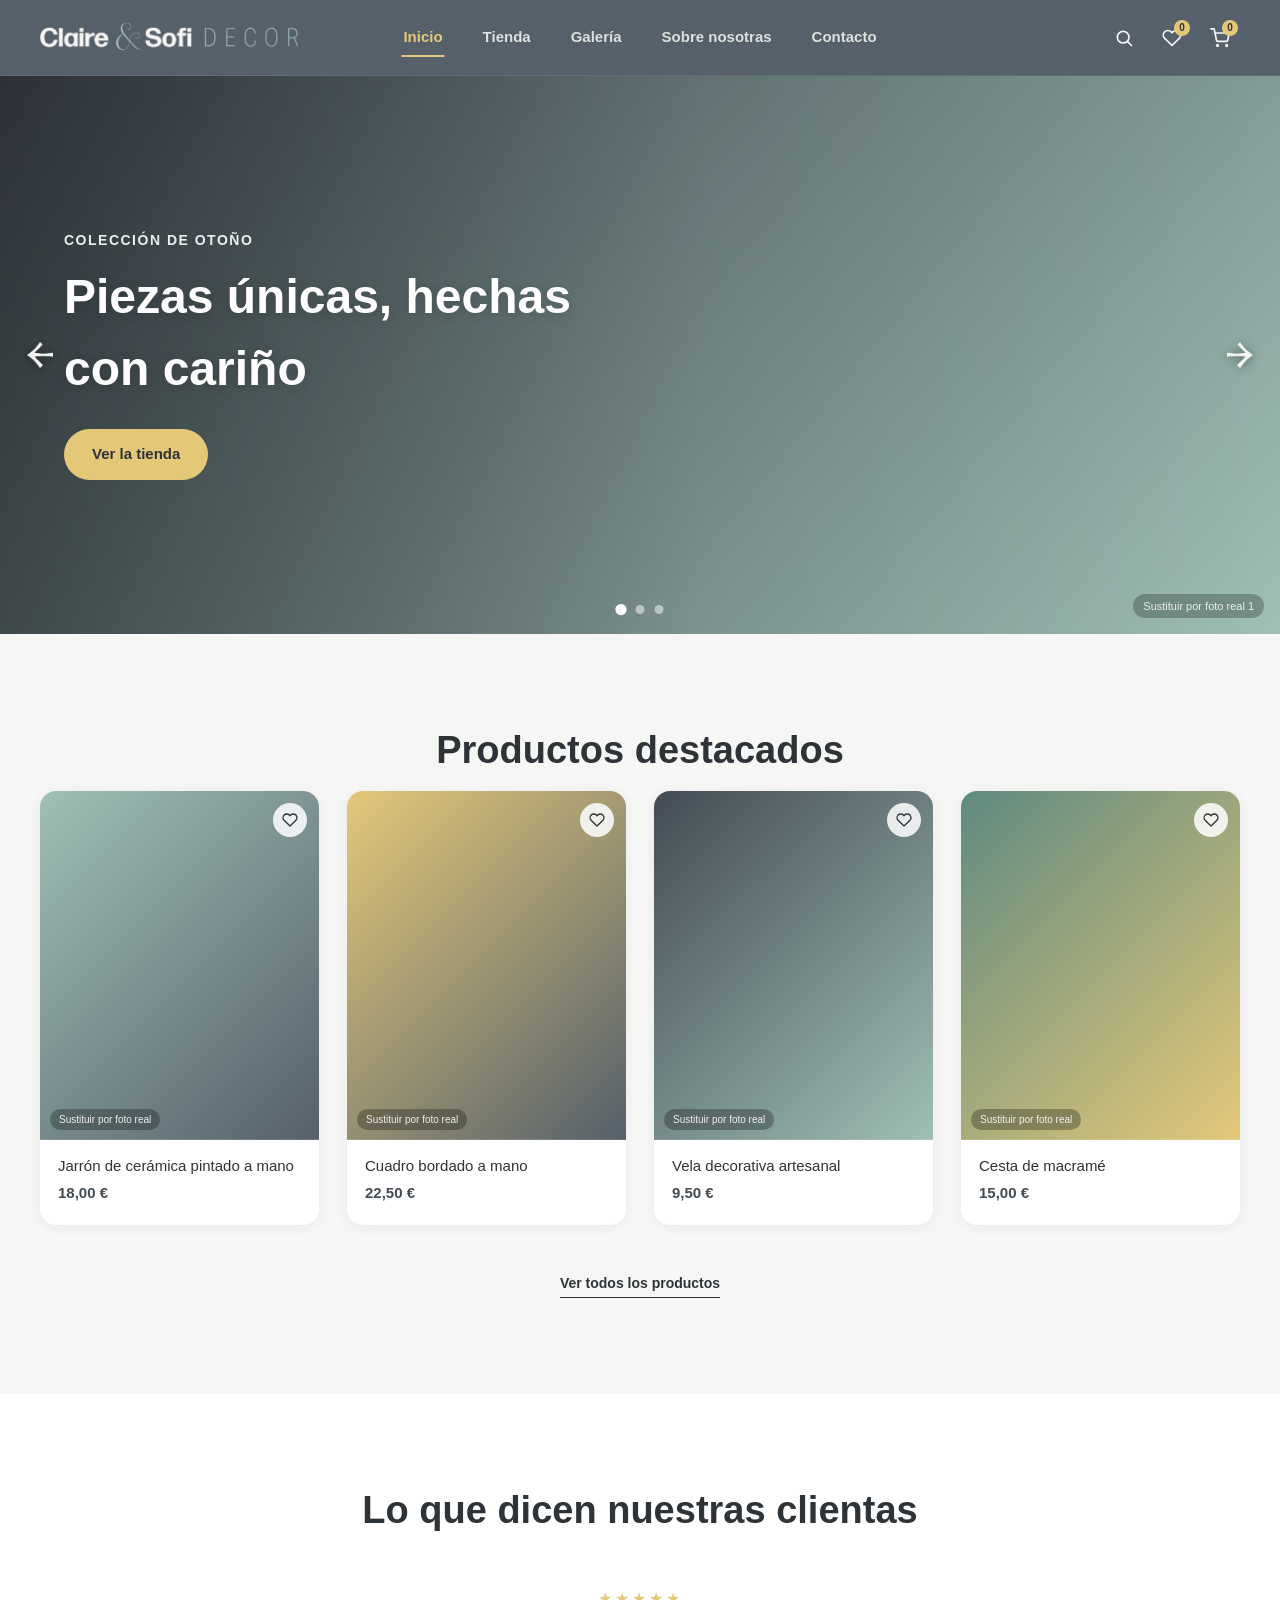
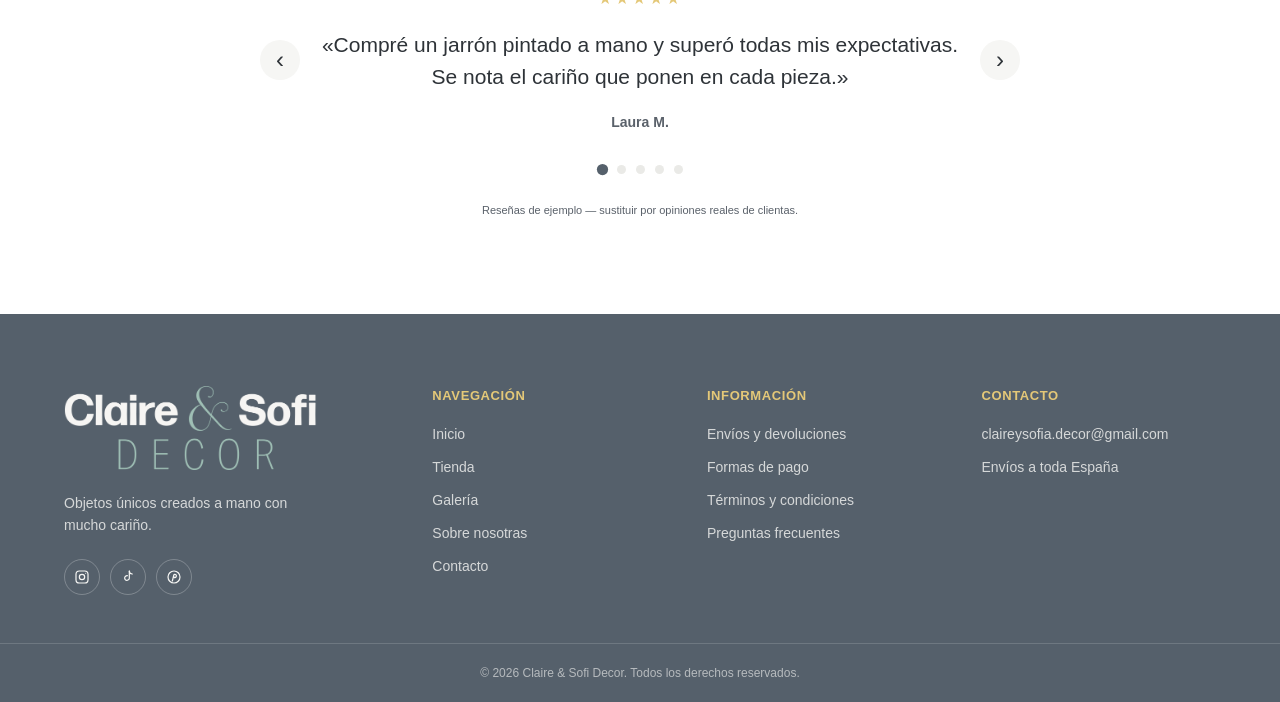
==== index.html @ eb2c7fcc "all-upload" ====
<!DOCTYPE html>
<html lang="es">
<head>
  <meta charset="UTF-8">
  <meta name="viewport" content="width=device-width, initial-scale=1.0">
  <title>Claire & Sofi Decor | Manualidades artesanales</title>
  <link rel="icon" href="assets/img/favicon_io/favicon.ico" sizes="any">
  <link rel="icon" type="image/png" sizes="32x32" href="assets/img/favicon_io/favicon-32x32.png">
  <link rel="icon" type="image/png" sizes="16x16" href="assets/img/favicon_io/favicon-16x16.png">
  <link rel="apple-touch-icon" sizes="180x180" href="assets/img/favicon_io/apple-touch-icon.png">
  <link rel="manifest" href="assets/img/favicon_io/site.webmanifest">
  <link rel="stylesheet" href="css/style.css">
</head>
<body>

  <!-- ===== NAV BAR ===== -->
  <header class="navbar">
    <div class="navbar__inner">

      <!-- Logo (izquierda) -->
      <a href="#" class="navbar__logo">
        <img src="assets/img/Logo_Semicondensed_Claro1.png" alt="Claire & Sofi Decor" class="navbar__logo-img">
      </a>

      <!-- Botón hamburguesa (solo móvil) -->
      <button class="navbar__toggle" id="navToggle" aria-label="Abrir menú" aria-expanded="false">
        <span></span>
        <span></span>
        <span></span>
      </button>

      <!-- Navegación (centro) -->
      <nav class="navbar__nav" id="navMenu">
        <a href="#inicio" class="navbar__link is-active">Inicio</a>

        <!-- "Tienda" abre un desplegable con categorías al pasar el ratón -->
        <div class="navbar__item navbar__item--dropdown" id="tiendaNavItem">
          <a href="tienda.html" class="navbar__link">Tienda</a>
          <div class="tienda-dropdown" id="tiendaDropdown">
            <div class="tienda-dropdown__inner">
              <a href="tienda.html" class="tienda-dropdown__item">
                <span class="tienda-dropdown__circle tienda-dropdown__circle--todo"></span>
                <span class="tienda-dropdown__label">Ver todo</span>
              </a>
              <a href="tienda.html?cat=servir" class="tienda-dropdown__item">
                <span class="tienda-dropdown__circle tienda-dropdown__circle--servir"></span>
                <span class="tienda-dropdown__label">Para servir</span>
              </a>
              <a href="tienda.html?cat=decorar" class="tienda-dropdown__item">
                <span class="tienda-dropdown__circle tienda-dropdown__circle--decorar"></span>
                <span class="tienda-dropdown__label">Para decorar</span>
              </a>
              <a href="tienda.html?cat=bolsas" class="tienda-dropdown__item">
                <span class="tienda-dropdown__circle tienda-dropdown__circle--bolsas"></span>
                <span class="tienda-dropdown__label">Bolsas</span>
              </a>
              <a href="tienda.html?cat=personalizado" class="tienda-dropdown__item">
                <span class="tienda-dropdown__circle tienda-dropdown__circle--personalizado"></span>
                <span class="tienda-dropdown__label">Personalizado</span>
              </a>
            </div>
          </div>
        </div>

        <a href="galeria.html" class="navbar__link">Galería</a>
        <a href="sobre-nosotras.html" class="navbar__link">Sobre nosotras</a>
        <a href="contacto.html" class="navbar__link">Contacto</a>
      </nav>

      <!-- Iconos (derecha) -->
      <div class="navbar__icons">
        <div class="navbar__search" id="navSearch">
          <input type="text" class="navbar__search-input" id="searchInput" placeholder="Buscar productos…" autocomplete="off">
          <button class="navbar__icon-btn navbar__search-btn" aria-label="Buscar" title="Buscar" id="searchToggle">
            <svg viewBox="0 0 24 24" fill="none" stroke="currentColor" stroke-width="2" stroke-linecap="round" stroke-linejoin="round"><circle cx="11" cy="11" r="7"></circle><line x1="21" y1="21" x2="16.65" y2="16.65"></line></svg>
          </button>
        </div>
        <a href="favoritos.html" class="navbar__icon-btn" aria-label="Favoritos" title="Favoritos">
          <svg viewBox="0 0 24 24" fill="none" stroke="currentColor" stroke-width="2" stroke-linecap="round" stroke-linejoin="round"><path d="M20.8 4.6a5.5 5.5 0 0 0-7.8 0L12 5.6l-1-1a5.5 5.5 0 0 0-7.8 7.8l1 1L12 21l7.8-7.6 1-1a5.5 5.5 0 0 0 0-7.8z"></path></svg>
          <span class="navbar__icon-badge" id="favoritesBadge">0</span>
        </a>
        <button class="navbar__icon-btn" aria-label="Carrito" title="Carrito">
          <svg viewBox="0 0 24 24" fill="none" stroke="currentColor" stroke-width="2" stroke-linecap="round" stroke-linejoin="round"><circle cx="9" cy="21" r="1"></circle><circle cx="20" cy="21" r="1"></circle><path d="M1 1h4l2.7 13.4a2 2 0 0 0 2 1.6h9.7a2 2 0 0 0 2-1.6L23 6H6"></path></svg>
          <span class="navbar__icon-badge">0</span>
        </button>
      </div>

    </div>
  </header>

  <!-- Fondo oscurecido mientras el desplegable de "Tienda" está abierto -->
  <div class="tienda-overlay" id="tiendaOverlay"></div>

  <!-- ===== CARRUSEL ===== -->
  <section class="carousel" id="inicio" aria-label="Destacados">
    <div class="carousel__track">

      <div class="carousel__slide is-active" style="background-image: linear-gradient(135deg, #434B54, #9FBFB5);">
        <div class="carousel__content">
          <p class="carousel__eyebrow">Colección de otoño</p>
          <h2 class="carousel__title">Piezas únicas, hechas con cariño</h2>
          <a href="tienda.html" class="carousel__cta">Ver la tienda</a>
        </div>
        <span class="carousel__placeholder-tag">Sustituir por foto real 1</span>
      </div>

      <div class="carousel__slide" style="background-image: linear-gradient(135deg, #55606B, #E4C878);">
        <div class="carousel__content">
          <p class="carousel__eyebrow">Nuevo</p>
          <h2 class="carousel__title">Cada detalle, hecho a mano</h2>
          <a href="tienda.html" class="carousel__cta">Descubrir más</a>
        </div>
        <span class="carousel__placeholder-tag">Sustituir por foto real 2</span>
      </div>

      <div class="carousel__slide" style="background-image: linear-gradient(135deg, #5F8A80, #2E3338);">
        <div class="carousel__content">
          <p class="carousel__eyebrow">Personalizados</p>
          <h2 class="carousel__title">Regalos con tu toque especial</h2>
          <a href="#contacto" class="carousel__cta">Pide el tuyo</a>
        </div>
        <span class="carousel__placeholder-tag">Sustituir por foto real 3</span>
      </div>

    </div>

    <!-- Flechas -->
    <button class="carousel__arrow carousel__arrow--prev" id="carouselPrev" aria-label="Anterior">
      <img src="assets/icons/icon_flecha_white_izda1.png" alt="" class="carousel__arrow-icon">
    </button>
    <button class="carousel__arrow carousel__arrow--next" id="carouselNext" aria-label="Siguiente">
      <img src="assets/icons/icon_flecha_white_dcha1.png" alt="" class="carousel__arrow-icon">
    </button>

    <!-- Puntos -->
    <div class="carousel__dots" id="carouselDots">
      <button class="carousel__dot is-active" data-slide="0" aria-label="Ir a la diapositiva 1"></button>
      <button class="carousel__dot" data-slide="1" aria-label="Ir a la diapositiva 2"></button>
      <button class="carousel__dot" data-slide="2" aria-label="Ir a la diapositiva 3"></button>
    </div>
  </section>

  <main>

    <!-- ===== PRODUCTOS DESTACADOS ===== -->
    <section class="featured" id="productos-destacados">
      <div class="featured__inner">
        <h2 class="featured__title">Productos destacados</h2>

        <div class="featured__grid">

          <article class="product-card" data-id="jarron-ceramica" data-name="Jarrón de cerámica pintado a mano" data-price="18,00 €" data-image="linear-gradient(135deg, #9FBFB5, #55606B)">
            <div class="product-card__image" style="background-image: linear-gradient(135deg, #9FBFB5, #55606B);">
              <button class="product-card__fav" aria-label="Añadir a favoritos">
                <svg viewBox="0 0 24 24" fill="none" stroke="currentColor" stroke-width="2" stroke-linecap="round" stroke-linejoin="round"><path d="M20.8 4.6a5.5 5.5 0 0 0-7.8 0L12 5.6l-1-1a5.5 5.5 0 0 0-7.8 7.8l1 1L12 21l7.8-7.6 1-1a5.5 5.5 0 0 0 0-7.8z"></path></svg>
              </button>
              <span class="product-card__tag">Sustituir por foto real</span>
            </div>
            <div class="product-card__body">
              <h3 class="product-card__name">Jarrón de cerámica pintado a mano</h3>
              <p class="product-card__price">18,00&nbsp;€</p>
            </div>
          </article>

          <article class="product-card" data-id="cuadro-bordado" data-name="Cuadro bordado a mano" data-price="22,50 €" data-image="linear-gradient(135deg, #E4C878, #55606B)">
            <div class="product-card__image" style="background-image: linear-gradient(135deg, #E4C878, #55606B);">
              <button class="product-card__fav" aria-label="Añadir a favoritos">
                <svg viewBox="0 0 24 24" fill="none" stroke="currentColor" stroke-width="2" stroke-linecap="round" stroke-linejoin="round"><path d="M20.8 4.6a5.5 5.5 0 0 0-7.8 0L12 5.6l-1-1a5.5 5.5 0 0 0-7.8 7.8l1 1L12 21l7.8-7.6 1-1a5.5 5.5 0 0 0 0-7.8z"></path></svg>
              </button>
              <span class="product-card__tag">Sustituir por foto real</span>
            </div>
            <div class="product-card__body">
              <h3 class="product-card__name">Cuadro bordado a mano</h3>
              <p class="product-card__price">22,50&nbsp;€</p>
            </div>
          </article>

          <article class="product-card" data-id="vela-decorativa" data-name="Vela decorativa artesanal" data-price="9,50 €" data-image="linear-gradient(135deg, #434B54, #9FBFB5)">
            <div class="product-card__image" style="background-image: linear-gradient(135deg, #434B54, #9FBFB5);">
              <button class="product-card__fav" aria-label="Añadir a favoritos">
                <svg viewBox="0 0 24 24" fill="none" stroke="currentColor" stroke-width="2" stroke-linecap="round" stroke-linejoin="round"><path d="M20.8 4.6a5.5 5.5 0 0 0-7.8 0L12 5.6l-1-1a5.5 5.5 0 0 0-7.8 7.8l1 1L12 21l7.8-7.6 1-1a5.5 5.5 0 0 0 0-7.8z"></path></svg>
              </button>
              <span class="product-card__tag">Sustituir por foto real</span>
            </div>
            <div class="product-card__body">
              <h3 class="product-card__name">Vela decorativa artesanal</h3>
              <p class="product-card__price">9,50&nbsp;€</p>
            </div>
          </article>

          <article class="product-card" data-id="cesta-macrame" data-name="Cesta de macramé" data-price="15,00 €" data-image="linear-gradient(135deg, #5F8A80, #E4C878)">
            <div class="product-card__image" style="background-image: linear-gradient(135deg, #5F8A80, #E4C878);">
              <button class="product-card__fav" aria-label="Añadir a favoritos">
                <svg viewBox="0 0 24 24" fill="none" stroke="currentColor" stroke-width="2" stroke-linecap="round" stroke-linejoin="round"><path d="M20.8 4.6a5.5 5.5 0 0 0-7.8 0L12 5.6l-1-1a5.5 5.5 0 0 0-7.8 7.8l1 1L12 21l7.8-7.6 1-1a5.5 5.5 0 0 0 0-7.8z"></path></svg>
              </button>
              <span class="product-card__tag">Sustituir por foto real</span>
            </div>
            <div class="product-card__body">
              <h3 class="product-card__name">Cesta de macramé</h3>
              <p class="product-card__price">15,00&nbsp;€</p>
            </div>
          </article>

        </div>

        <a href="tienda.html" class="featured__more">Ver todos los productos</a>
      </div>
    </section>

    <!-- ===== RESEÑAS DE CLIENTES ===== -->
    <section class="testimonials" aria-label="Reseñas de clientes">
      <div class="testimonials__inner">
        <h2 class="testimonials__title">Lo que dicen nuestras clientas</h2>

        <div class="testimonials__viewport">
          <div class="testimonials__track">

            <blockquote class="testimonial is-active">
              <div class="testimonial__stars" aria-hidden="true">★★★★★</div>
              <p class="testimonial__text">«Compré un jarrón pintado a mano y superó todas mis expectativas. Se nota el cariño que ponen en cada pieza.»</p>
              <footer class="testimonial__author">Laura M.</footer>
            </blockquote>

            <blockquote class="testimonial">
              <div class="testimonial__stars" aria-hidden="true">★★★★★</div>
              <p class="testimonial__text">«El cuadro bordado es precioso, quedó perfecto en mi salón. ¡Seguro que repito!»</p>
              <footer class="testimonial__author">Marta G.</footer>
            </blockquote>

            <blockquote class="testimonial">
              <div class="testimonial__stars" aria-hidden="true">★★★★★</div>
              <p class="testimonial__text">«Encargué un regalo personalizado para mi madre y le encantó. Un trato cercano y muy atentas en todo momento.»</p>
              <footer class="testimonial__author">Carlos R.</footer>
            </blockquote>

            <blockquote class="testimonial">
              <div class="testimonial__stars" aria-hidden="true">★★★★★</div>
              <p class="testimonial__text">«Calidad artesanal a un precio increíble. Se nota que cada producto está hecho con mimo.»</p>
              <footer class="testimonial__author">Ana P.</footer>
            </blockquote>

            <blockquote class="testimonial">
              <div class="testimonial__stars" aria-hidden="true">★★★★☆</div>
              <p class="testimonial__text">«Llegó muy rápido y tal cual salía en las fotos. ¡Volveré a comprar seguro!»</p>
              <footer class="testimonial__author">Elena S.</footer>
            </blockquote>

          </div>

          <!-- Flechas -->
          <button class="testimonials__arrow testimonials__arrow--prev" id="testimonialPrev" aria-label="Reseña anterior">‹</button>
          <button class="testimonials__arrow testimonials__arrow--next" id="testimonialNext" aria-label="Reseña siguiente">›</button>
        </div>

        <!-- Puntos -->
        <div class="testimonials__dots" id="testimonialDots">
          <button class="testimonials__dot is-active" data-slide="0" aria-label="Ir a la reseña 1"></button>
          <button class="testimonials__dot" data-slide="1" aria-label="Ir a la reseña 2"></button>
          <button class="testimonials__dot" data-slide="2" aria-label="Ir a la reseña 3"></button>
          <button class="testimonials__dot" data-slide="3" aria-label="Ir a la reseña 4"></button>
          <button class="testimonials__dot" data-slide="4" aria-label="Ir a la reseña 5"></button>
        </div>

        <p class="testimonials__note">Reseñas de ejemplo — sustituir por opiniones reales de clientas.</p>
      </div>
    </section>

    <!-- Aquí seguiremos añadiendo: sobre nosotras, galería, contacto... -->
  </main>

  <!-- ===== PIE DE PÁGINA ===== -->
  <footer class="footer">
    <div class="footer__inner">

      <div class="footer__col footer__col--brand">
        <img src="assets/img/Logo_Claro1.png" alt="Claire & Sofi Decor" class="footer__logo">
        <p class="footer__tagline">Objetos únicos creados a mano con mucho cariño.</p>
        <div class="footer__social">
          <a href="#" class="footer__social-link" aria-label="Instagram">
            <svg viewBox="0 0 24 24" fill="none" stroke="currentColor" stroke-width="1.8" stroke-linecap="round" stroke-linejoin="round"><rect x="3" y="3" width="18" height="18" rx="5"></rect><circle cx="12" cy="12" r="4"></circle><circle cx="17.5" cy="6.5" r="0.8" fill="currentColor" stroke="none"></circle></svg>
          </a>
          <a href="#" class="footer__social-link" aria-label="TikTok">
            <svg viewBox="0 0 24 24" fill="none" stroke="currentColor" stroke-width="1.8" stroke-linecap="round" stroke-linejoin="round"><path d="M14 3v10.5a3.5 3.5 0 1 1-3-3.46"></path><path d="M14 3c0 2.5 2 4.5 4.5 4.5"></path></svg>
          </a>
          <a href="#" class="footer__social-link" aria-label="Pinterest">
            <svg viewBox="0 0 24 24" fill="none" stroke="currentColor" stroke-width="1.8" stroke-linecap="round" stroke-linejoin="round"><circle cx="12" cy="12" r="9"></circle><path d="M9.5 18c1-3.5 1.5-6 2-8.5.4-2 3.5-2 4 .2.3 1.4-.5 3.3-2.2 3.3-1 0-1.6-.7-1.4-1.7"></path></svg>
          </a>
        </div>
      </div>

      <div class="footer__col">
        <h3 class="footer__heading">Navegación</h3>
        <nav class="footer__links">
          <a href="#inicio">Inicio</a>
          <a href="tienda.html">Tienda</a>
          <a href="galeria.html">Galería</a>
          <a href="sobre-nosotras.html">Sobre nosotras</a>
          <a href="contacto.html">Contacto</a>
        </nav>
      </div>

      <div class="footer__col">
        <h3 class="footer__heading">Información</h3>
        <nav class="footer__links">
          <a href="#">Envíos y devoluciones</a>
          <a href="#">Formas de pago</a>
          <a href="#">Términos y condiciones</a>
          <a href="contacto.html#preguntas-frecuentes">Preguntas frecuentes</a>
        </nav>
      </div>

      <div class="footer__col">
        <h3 class="footer__heading">Contacto</h3>
        <nav class="footer__links">
          <a href="mailto:claireysofia.decor@gmail.com">claireysofia.decor@gmail.com</a>
          <span class="footer__info">Envíos a toda España</span>
        </nav>
      </div>

    </div>

    <div class="footer__bottom">
      <p>© 2026 Claire & Sofi Decor. Todos los derechos reservados.</p>
    </div>
  </footer>

  <script src="js/script.js"></script>
</body>
</html>
---- css/style.css ----
/* =========================================================
   Claire & Sofi Decor — hoja de estilos base
   Paleta: C · Minimal elegante (gris + amarillo + verde agua)
   ========================================================= */

:root {
  /* Paleta de color (fácil de cambiar más adelante) */
  --color-bg:        #F6F6F4; /* gris muy claro, fondo */
  --color-surface:   #FFFFFF; /* blanco tarjetas / nav */
  --color-text:      #2E3338; /* gris casi negro, texto */
  --color-text-soft: #5A616A; /* gris oscuro, texto secundario (antes #8A9099, muy claro para leer bien) */

  --color-primary:   #55606B; /* gris pizarra (color principal) */
  --color-primary-dark: #434B54;
  --color-secondary: #9FBFB5; /* verde agua (acento 2) */
  --color-accent:    #E4C878; /* amarillo suave (acento 1) */

  --color-border:    #EAEAE7;

  /* Tipografía */
  /* Aktiv Grotesk Cd Thin es una fuente de pago (Dalton Maag), no está en Google Fonts.
     Si tenéis los archivos (.woff2), añadidlos en assets/fonts/ y avisadme para
     activar el @font-face de abajo. Mientras tanto se usa un fallback del sistema. */
  --font-heading: 'Aktiv Grotesk Cd Thin', 'Oswald', 'Arial Narrow', sans-serif;
  /* El texto de cuerpo (párrafos) usaba la misma fuente que los títulos —
     "Cd" es condensada y "Thin" muy fina, y con el fallback (Oswald/Arial
     Narrow, también condensados) el texto largo se leía demasiado
     delgado y apretado. Ahora usa un fallback de ancho normal (el mismo
     tipo de pila que --font-nav) mientras no haya un archivo de la
     tipografía real pensado para párrafos. */
  --font-body: 'Aktiv Grotesk', -apple-system, BlinkMacSystemFont, 'Segoe UI', Roboto, Helvetica, Arial, sans-serif;
  /* Variante para la nav bar: ni "Thin" (demasiado fina) ni "Cd"/condensada
     (demasiado compacta). Se prueba primero el ancho normal de Aktiv
     Grotesk en un peso medio, y si no está instalada, el fallback ya NO
     es una tipografía condensada (Oswald/Arial Narrow lo son) sino una
     de ancho normal. */
  --font-nav: 'Aktiv Grotesk Medium', 'Aktiv Grotesk', -apple-system, BlinkMacSystemFont, 'Segoe UI', Roboto, Helvetica, Arial, sans-serif;

  /* Layout */
  --nav-height: 76px;
  --max-width: 1200px;
}

/* Cuando tengáis los archivos de la fuente, descomentad esto y ajustad la ruta:
@font-face {
  font-family: 'Aktiv Grotesk Cd Thin';
  src: url('../assets/fonts/AktivGroteskCd-Thin.woff2') format('woff2');
  font-weight: 100;
  font-style: normal;
  font-display: swap;
}
*/

/* ---------- Reset básico ---------- */
* {
  margin: 0;
  padding: 0;
  box-sizing: border-box;
}

html {
  scroll-behavior: smooth;
  scroll-padding-top: var(--nav-height);
}

body {
  font-family: var(--font-body);
  background-color: var(--color-bg);
  color: var(--color-text);
  line-height: 1.5;
  -webkit-font-smoothing: antialiased;
}

a {
  text-decoration: none;
  color: inherit;
}

button {
  font-family: inherit;
  cursor: pointer;
  border: none;
  background: none;
}

img {
  max-width: 100%;
  display: block;
}

ul {
  list-style: none;
}

/* =========================================================
   NAV BAR
   ========================================================= */

.navbar {
  position: sticky;
  top: 0;
  z-index: 100;
  height: var(--nav-height);
  background-color: var(--color-primary); /* gris pizarra #55606B */
  border-bottom: 1px solid rgba(255,255,255,0.08);
  font-family: var(--font-nav); /* versión más gruesa que el Thin del resto de la página */
}

.navbar__inner {
  /* Sin max-width: si no, en pantallas anchas el contenido se queda centrado
     en una franja de 1200px y deja huecos enormes a los lados aunque el
     padding sea pequeño. Así el logo/iconos quedan cerca del borde real
     de la ventana, con solo el padding de abajo como margen. */
  height: 100%;
  padding: 0 40px;
  display: flex;
  align-items: center;
  justify-content: space-between;
  gap: 16px;
}

/* --- Logo --- */
.navbar__logo {
  display: flex;
  align-items: center;
  gap: 8px;
  flex-shrink: 0;
}

.navbar__logo-img {
  height: 30px;
  width: auto;
  display: block;
}

/* --- Navegación central --- */
.navbar__nav {
  display: flex;
  align-items: center;
  gap: 36px;
  position: absolute;
  left: 50%;
  transform: translateX(-50%);
}

.navbar__link {
  position: relative;
  font-size: 15px;
  font-weight: 600;
  color: var(--color-bg); /* nav de fondo oscuro: texto claro por defecto */
  opacity: 0.85;
  padding: 8px 2px;
  transition: color 0.2s ease, opacity 0.2s ease;
  white-space: nowrap;
}

.navbar__link::after {
  content: '';
  position: absolute;
  left: 0;
  right: 0;
  bottom: 0;
  height: 2px;
  background-color: var(--color-accent);
  transform: scaleX(0);
  transform-origin: center;
  transition: transform 0.2s ease;
}

.navbar__link:hover {
  color: #fff;
  opacity: 1;
}

.navbar__link:hover::after {
  transform: scaleX(1);
}

.navbar__link.is-active {
  color: var(--color-accent);
  opacity: 1;
}

.navbar__link.is-active::after {
  transform: scaleX(1);
}

/* --- Iconos derecha --- */
.navbar__icons {
  display: flex;
  align-items: center;
  gap: 8px;
  flex-shrink: 0;
}

.navbar__icon-btn {
  position: relative;
  display: flex;
  align-items: center;
  justify-content: center;
  width: 40px;
  height: 40px;
  border-radius: 50%;
  color: var(--color-bg); /* nav de fondo oscuro: iconos claros */
  transition: background-color 0.2s ease, color 0.2s ease;
}

.navbar__icon-btn svg {
  width: 20px;
  height: 20px;
}

.navbar__icon-btn:hover {
  background-color: var(--color-surface);
  color: var(--color-primary);
}

.navbar__icon-btn.is-active {
  background-color: var(--color-surface);
  color: var(--color-primary);
}

/* --- Búsqueda expandible --- */
.navbar__search {
  position: relative;
  display: flex;
  align-items: center;
}

.navbar__search-btn {
  position: relative;
  z-index: 2;
}

/* Mientras la barra está desplegada, el icono se apoya sobre un fondo
   blanco: tiene que verse oscuro (por defecto es claro, pensado para el
   fondo oscuro de la navbar) y además pasa a funcionar como botón de
   "buscar" que lleva a la página de resultados. */
.navbar__search.is-open .navbar__search-btn {
  color: var(--color-primary-dark);
}

.navbar__search.is-open .navbar__search-btn:hover {
  background-color: var(--color-surface);
  color: var(--color-primary-dark);
}

.navbar__search-input {
  position: absolute;
  top: 50%;
  right: 0;
  transform: translateY(-50%);
  width: 0;
  height: 40px;
  padding: 0;
  border: none;
  outline: none;
  border-radius: 999px;
  background-color: #fff;
  color: var(--color-text);
  font-family: inherit;
  font-size: 14px;
  opacity: 0;
  pointer-events: none;
  box-shadow: 0 8px 20px rgba(46, 51, 56, 0.18);
  transition: width 0.25s ease, opacity 0.2s ease, padding 0.25s ease;
}

.navbar__search-input::placeholder {
  color: var(--color-text-soft);
}

.navbar__search.is-open .navbar__search-input {
  width: 240px;
  padding: 0 48px 0 18px;
  opacity: 1;
  pointer-events: auto;
}

.navbar__icon-badge {
  position: absolute;
  top: 2px;
  right: 2px;
  min-width: 16px;
  height: 16px;
  padding: 0 3px;
  border-radius: 999px;
  background-color: var(--color-accent);
  color: var(--color-text);
  font-size: 10px;
  font-weight: 700;
  display: flex;
  align-items: center;
  justify-content: center;
}

/* --- Botón hamburguesa (oculto en escritorio) --- */
.navbar__toggle {
  display: none;
  flex-direction: column;
  justify-content: center;
  gap: 5px;
  width: 32px;
  height: 32px;
  flex-shrink: 0; /* nunca se aplasta, aunque el logo/iconos ocupen espacio */
}

.navbar__toggle span {
  display: block;
  height: 2px;
  width: 100%;
  background-color: var(--color-bg); /* claro: se ve sobre el gris pizarra */
  border-radius: 2px;
  transition: transform 0.2s ease, opacity 0.2s ease;
}

/* =========================================================
   MENÚ DESPLEGABLE "TIENDA"
   ========================================================= */

.navbar__item--dropdown {
  display: flex;
  align-items: center;
  height: 100%;
}

/* Fondo que oscurece el resto de la página mientras el desplegable está abierto */
.tienda-overlay {
  position: fixed;
  top: var(--nav-height);
  left: 0;
  right: 0;
  bottom: 0;
  z-index: 90;
  background-color: rgba(46, 51, 56, 0.55);
  opacity: 0;
  visibility: hidden;
  pointer-events: none;
  transition: opacity 0.25s ease, visibility 0.25s ease;
}

.tienda-overlay.is-open {
  opacity: 1;
  visibility: visible;
  pointer-events: auto;
}

.tienda-dropdown {
  position: fixed;
  top: var(--nav-height);
  left: 50%;
  z-index: 95;
  transform: translate(-50%, -8px);
  opacity: 0;
  visibility: hidden;
  pointer-events: none;
  transition: opacity 0.2s ease, transform 0.2s ease, visibility 0.2s;
}

.tienda-dropdown.is-open {
  transform: translate(-50%, 0);
  opacity: 1;
  visibility: visible;
  pointer-events: auto;
}

.tienda-dropdown__inner {
  display: flex;
  gap: 36px;
  background-color: var(--color-surface);
  /* pegado a la nav bar: solo redondeado por abajo, sin hueco arriba */
  border-radius: 0 0 20px 20px;
  box-shadow: 0 20px 45px rgba(46, 51, 56, 0.18);
  padding: 32px 40px;
}

.tienda-dropdown__item {
  display: flex;
  flex-direction: column;
  align-items: center;
  gap: 12px;
  width: 100px;
  text-align: center;
  transition: transform 0.2s ease;
}

.tienda-dropdown__item:hover {
  transform: translateY(-3px);
}

.tienda-dropdown__circle {
  width: 84px;
  height: 84px;
  border-radius: 50%;
  background-size: cover;
  background-position: center;
  box-shadow: 0 6px 16px rgba(46, 51, 56, 0.15);
}

.tienda-dropdown__circle--todo { background-image: linear-gradient(135deg, #55606B, #9FBFB5); }
.tienda-dropdown__circle--servir { background-image: linear-gradient(135deg, #9FBFB5, #E4C878); }
.tienda-dropdown__circle--decorar { background-image: linear-gradient(135deg, #434B54, #9FBFB5); }
.tienda-dropdown__circle--bolsas { background-image: linear-gradient(135deg, #E4C878, #55606B); }
.tienda-dropdown__circle--personalizado { background-image: linear-gradient(135deg, #2E3338, #9FBFB5); }

.tienda-dropdown__label {
  font-size: 13px;
  font-weight: 600;
  color: var(--color-text);
}

/* =========================================================
   CARRUSEL
   ========================================================= */

.carousel {
  position: relative;
  width: 100%;
  height: 62vh;
  min-height: 380px;
  max-height: 640px;
  overflow: hidden;
  background-color: var(--color-text);
}

.carousel__track {
  position: relative;
  width: 100%;
  height: 100%;
}

.carousel__slide {
  position: absolute;
  inset: 0;
  display: flex;
  align-items: center;
  background-size: cover;
  background-position: center;
  opacity: 0;
  visibility: hidden;
  transition: opacity 0.9s ease;
}

.carousel__slide.is-active {
  opacity: 1;
  visibility: visible;
}

.carousel__slide::before {
  content: '';
  position: absolute;
  inset: 0;
  background: linear-gradient(90deg, rgba(0,0,0,0.35) 0%, rgba(0,0,0,0.05) 55%, rgba(0,0,0,0) 100%);
}

.carousel__content {
  position: relative;
  z-index: 2;
  max-width: var(--max-width);
  width: 100%;
  margin: 0 auto;
  padding: 0 24px;
}

.carousel__eyebrow {
  color: #fff;
  font-size: 14px;
  font-weight: 600;
  letter-spacing: 1.5px;
  text-transform: uppercase;
  opacity: 0.9;
  margin-bottom: 10px;
}

.carousel__title {
  font-family: var(--font-heading);
  color: #fff;
  font-size: clamp(28px, 5vw, 48px);
  font-weight: 700;
  max-width: 560px;
  margin-bottom: 24px;
  text-shadow: 0 2px 12px rgba(0,0,0,0.15);
}

.carousel__cta {
  display: inline-block;
  background-color: var(--color-accent);
  color: var(--color-text);
  font-weight: 700;
  font-size: 15px;
  padding: 14px 28px;
  border-radius: 999px;
  transition: transform 0.2s ease, box-shadow 0.2s ease;
}

.carousel__cta:hover {
  transform: translateY(-2px);
  box-shadow: 0 8px 20px rgba(0,0,0,0.2);
}

/* Etiqueta temporal que marca dónde va cada foto real */
.carousel__placeholder-tag {
  position: absolute;
  bottom: 16px;
  right: 16px;
  z-index: 2;
  font-size: 11px;
  color: rgba(255,255,255,0.85);
  background-color: rgba(0,0,0,0.25);
  padding: 4px 10px;
  border-radius: 999px;
}

/* --- Flechas ---
   Solo el icono (blanco), sin círculo ni fondo. Una sombra sutil mantiene
   la flecha legible incluso encima de las zonas más claras del carrusel. */
.carousel__arrow {
  position: absolute;
  top: 50%;
  transform: translateY(-50%);
  z-index: 3;
  width: 40px;
  height: 40px;
  display: flex;
  align-items: center;
  justify-content: center;
  transition: transform 0.2s ease, opacity 0.2s ease;
}

.carousel__arrow:hover {
  transform: translateY(-50%) scale(1.12);
}

.carousel__arrow-icon {
  width: 26px;
  height: auto;
  filter: drop-shadow(0 1px 5px rgba(0,0,0,0.45));
}

.carousel__arrow--prev { left: 20px; }
.carousel__arrow--next { right: 20px; }

/* --- Puntos --- */
.carousel__dots {
  position: absolute;
  bottom: 20px;
  left: 50%;
  transform: translateX(-50%);
  z-index: 3;
  display: flex;
  gap: 10px;
}

.carousel__dot {
  width: 9px;
  height: 9px;
  border-radius: 50%;
  background-color: rgba(255,255,255,0.5);
  transition: background-color 0.2s ease, transform 0.2s ease;
}

.carousel__dot.is-active {
  background-color: #fff;
  transform: scale(1.25);
}

/* =========================================================
   PRODUCTOS DESTACADOS
   ========================================================= */

.featured {
  padding: 88px 24px 96px;
}

.featured__inner {
  max-width: var(--max-width);
  margin: 0 auto;
}

.featured__title {
  font-family: var(--font-heading);
  font-size: clamp(28px, 3.6vw, 38px);
  font-weight: 700;
  text-align: center;
  color: var(--color-text);
  margin-bottom: 12px;
}

.featured__grid {
  display: grid;
  grid-template-columns: repeat(4, 1fr);
  gap: 28px;
}

/* --- Tarjeta de producto --- */
.product-card {
  display: flex;
  flex-direction: column;
  border-radius: 16px;
  overflow: hidden;
  background-color: var(--color-surface);
  box-shadow: 0 2px 14px rgba(46, 51, 56, 0.06);
  transition: transform 0.25s ease, box-shadow 0.25s ease;
}

.product-card:hover {
  transform: translateY(-4px);
  box-shadow: 0 14px 28px rgba(46, 51, 56, 0.12);
}

.product-card__image {
  position: relative;
  aspect-ratio: 4 / 5;
  background-size: cover;
  background-position: center;
}

.product-card__fav {
  position: absolute;
  top: 12px;
  right: 12px;
  width: 34px;
  height: 34px;
  border-radius: 50%;
  display: flex;
  align-items: center;
  justify-content: center;
  background-color: rgba(255,255,255,0.85);
  color: var(--color-text);
  transition: background-color 0.2s ease, color 0.2s ease;
}

.product-card__fav svg {
  width: 16px;
  height: 16px;
}

.product-card__fav:hover {
  background-color: #fff;
  color: var(--color-primary-dark);
}

/* Favorito marcado: el corazón se rellena */
.product-card__fav.is-active {
  background-color: #fff;
  color: #C75C4B;
}

.product-card__fav.is-active svg {
  fill: currentColor;
}

.product-card__tag {
  position: absolute;
  bottom: 10px;
  left: 10px;
  font-size: 10px;
  color: rgba(255,255,255,0.9);
  background-color: rgba(0,0,0,0.28);
  padding: 3px 9px;
  border-radius: 999px;
}

.product-card__body {
  padding: 16px 18px 20px;
}

.product-card__name {
  font-size: 15px;
  font-weight: 500;
  color: var(--color-text);
  margin-bottom: 6px;
  line-height: 1.35;
}

.product-card__price {
  font-size: 15px;
  font-weight: 700;
  color: var(--color-primary-dark);
}

.featured__more {
  display: block;
  width: fit-content;
  margin: 48px auto 0;
  font-size: 14px;
  font-weight: 600;
  color: var(--color-text);
  padding-bottom: 3px;
  border-bottom: 1px solid var(--color-text);
}

/* =========================================================
   RESEÑAS / TESTIMONIOS (carrusel)
   ========================================================= */

.testimonials {
  padding: 88px 24px 96px;
  background-color: var(--color-surface);
}

.testimonials__inner {
  max-width: 760px;
  margin: 0 auto;
  text-align: center;
}

.testimonials__title {
  font-family: var(--font-heading);
  font-size: clamp(28px, 3.6vw, 38px);
  font-weight: 700;
  color: var(--color-text);
  margin-bottom: 48px;
}

.testimonials__viewport {
  position: relative;
  padding: 0 56px;
}

.testimonials__track {
  display: grid;
}

.testimonial {
  grid-area: 1 / 1;
  display: flex;
  flex-direction: column;
  align-items: center;
  opacity: 0;
  visibility: hidden;
  transition: opacity 0.5s ease;
}

.testimonial.is-active {
  opacity: 1;
  visibility: visible;
}

.testimonial__stars {
  color: var(--color-accent);
  font-size: 16px;
  letter-spacing: 3px;
  margin-bottom: 18px;
}

.testimonial__text {
  font-size: clamp(17px, 2vw, 21px);
  line-height: 1.55;
  color: var(--color-text);
  margin-bottom: 18px;
}

.testimonial__author {
  font-size: 14px;
  font-weight: 700;
  color: var(--color-text-soft);
  font-style: normal;
}

/* --- Flechas --- */
.testimonials__arrow {
  position: absolute;
  top: 50%;
  transform: translateY(-50%);
  width: 40px;
  height: 40px;
  border-radius: 50%;
  background-color: var(--color-bg);
  color: var(--color-text);
  font-size: 24px;
  line-height: 1;
  display: flex;
  align-items: center;
  justify-content: center;
  transition: background-color 0.2s ease, color 0.2s ease;
}

.testimonials__arrow:hover {
  background-color: var(--color-primary);
  color: #fff;
}

.testimonials__arrow--prev { left: 0; }
.testimonials__arrow--next { right: 0; }

/* --- Puntos --- */
.testimonials__dots {
  display: flex;
  justify-content: center;
  gap: 10px;
  margin-top: 32px;
}

.testimonials__dot {
  width: 9px;
  height: 9px;
  border-radius: 50%;
  background-color: var(--color-border);
  transition: background-color 0.2s ease, transform 0.2s ease;
}

.testimonials__dot.is-active {
  background-color: var(--color-primary);
  transform: scale(1.25);
}

.testimonials__note {
  margin-top: 28px;
  font-size: 11px;
  color: var(--color-text-soft);
}

/* =========================================================
   PIE DE PÁGINA
   ========================================================= */

.footer {
  background-color: var(--color-primary);
  color: var(--color-bg);
}

.footer__inner {
  max-width: var(--max-width);
  margin: 0 auto;
  padding: 72px 24px 48px;
  display: grid;
  grid-template-columns: 1.4fr 1fr 1fr 1fr;
  gap: 40px;
}

.footer__col--brand {
  padding-right: 24px;
}

.footer__logo {
  /* versión de 2 líneas (Claire & Sofi / Decor): necesita más altura que la
     del logo de una sola línea que usa la nav bar para seguir siendo legible */
  height: 84px;
  width: auto;
  margin-bottom: 22px;
}

.footer__tagline {
  font-size: 14px;
  line-height: 1.6;
  color: var(--color-bg);
  opacity: 0.8;
  max-width: 260px;
  margin-bottom: 22px;
}

.footer__social {
  display: flex;
  align-items: center;
  gap: 10px;
}

.footer__social a {
  display: flex;
  align-items: center;
  justify-content: center;
  width: 36px;
  height: 36px;
  border-radius: 50%;
  border: 1px solid rgba(255,255,255,0.25);
  color: var(--color-bg);
  transition: background-color 0.2s ease, border-color 0.2s ease;
}

.footer__social a svg {
  width: 16px;
  height: 16px;
}

.footer__social a:hover {
  background-color: rgba(255,255,255,0.12);
  border-color: rgba(255,255,255,0.5);
}

.footer__heading {
  font-size: 13px;
  font-weight: 700;
  letter-spacing: 0.6px;
  text-transform: uppercase;
  color: var(--color-accent);
  margin-bottom: 18px;
}

.footer__links {
  display: flex;
  flex-direction: column;
  gap: 12px;
}

.footer__links a {
  font-size: 14px;
  color: var(--color-bg);
  opacity: 0.8;
  transition: opacity 0.2s ease;
  width: fit-content;
}

.footer__links a:hover {
  opacity: 1;
  text-decoration: underline;
}

.footer__info {
  font-size: 14px;
  color: var(--color-bg);
  opacity: 0.8;
}

.footer__bottom {
  border-top: 1px solid rgba(255,255,255,0.15);
  padding: 20px 24px;
  text-align: center;
}

.footer__bottom p {
  font-size: 12px;
  color: var(--color-bg);
  opacity: 0.6;
}

/* =========================================================
   PÁGINA "TIENDA"
   ========================================================= */

.shop-hero {
  padding: 64px 24px 32px;
  text-align: center;
  background-color: var(--color-bg);
}

.shop-hero__inner {
  max-width: 640px;
  margin: 0 auto;
}

.shop-hero__title {
  font-family: var(--font-heading);
  font-size: clamp(28px, 4vw, 40px);
  font-weight: 700;
  color: var(--color-text);
  line-height: 1.25;
}

.shop-hero__subtitle {
  margin-top: 12px;
  font-size: 15px;
  color: var(--color-text-soft);
}

.shop {
  padding: 0 24px 96px;
  background-color: var(--color-bg);
}

.shop__inner {
  max-width: var(--max-width);
  margin: 0 auto;
}

.shop-filters {
  display: flex;
  flex-wrap: wrap;
  justify-content: center;
  gap: 12px;
  margin-bottom: 48px;
}

.shop-filters__btn {
  padding: 10px 22px;
  border-radius: 999px;
  border: 1px solid var(--color-border);
  background-color: var(--color-surface);
  color: var(--color-text-soft);
  font-size: 14px;
  font-weight: 600;
  transition: background-color 0.2s ease, color 0.2s ease, border-color 0.2s ease;
}

.shop-filters__btn:hover {
  border-color: var(--color-primary);
  color: var(--color-text);
}

.shop-filters__btn.is-active {
  background-color: var(--color-primary);
  border-color: var(--color-primary);
  color: #fff;
}

.shop__grid {
  display: grid;
  grid-template-columns: repeat(4, 1fr);
  gap: 28px;
}

.shop__empty {
  text-align: center;
  color: var(--color-text-soft);
  font-size: 15px;
  padding: 48px 0;
}

.shop__explore-btn {
  display: block;
  width: fit-content;
  margin: 56px auto 0;
  background-color: var(--color-accent);
  color: var(--color-text);
  font-weight: 700;
  font-size: 15px;
  padding: 14px 32px;
  border-radius: 999px;
  transition: transform 0.2s ease, box-shadow 0.2s ease;
}

.shop__explore-btn:hover {
  transform: translateY(-2px);
  box-shadow: 0 8px 20px rgba(46, 51, 56, 0.18);
}

/* --- Página "Resultados de búsqueda": aviso final para seguir explorando --- */
.search-more {
  padding: 0 24px 96px;
  background-color: var(--color-bg);
  text-align: center;
}

.search-more__inner {
  max-width: var(--max-width);
  margin: 0 auto;
  padding-top: 48px;
  border-top: 1px solid var(--color-border);
}

.search-more__text {
  font-size: 17px;
  font-weight: 600;
  color: var(--color-text);
  margin-bottom: 20px;
}

/* =========================================================
   PÁGINA "GALERÍA"
   ========================================================= */

.gallery {
  padding: 0 24px 96px;
  background-color: var(--color-bg);
}

.gallery__inner {
  max-width: var(--max-width);
  margin: 0 auto;
}

.gallery__grid {
  display: grid;
  grid-template-columns: repeat(2, 1fr);
  gap: 32px;
}

.gallery-item {
  position: relative;
  display: block;
  width: 100%;
  aspect-ratio: 4 / 3;
  border-radius: 6px;
  overflow: hidden;
  background-color: var(--color-surface);
  border: none;
  padding: 0;
  cursor: pointer;
  text-align: left;
}

.gallery-item__image {
  position: absolute;
  inset: 0;
  display: block;
  background-size: cover;
  background-position: center;
  transition: transform 0.4s ease;
}

.gallery-item:hover .gallery-item__image,
.gallery-item:focus-visible .gallery-item__image {
  transform: scale(1.05);
}

.gallery-item__tag {
  position: absolute;
  top: 14px;
  left: 14px;
  background-color: rgba(255, 255, 255, 0.85);
  color: var(--color-text-soft);
  font-size: 11px;
  padding: 4px 10px;
  border-radius: 999px;
  z-index: 2;
}

.gallery-item__scrim {
  position: absolute;
  inset: 0;
  background-image: linear-gradient(to top, rgba(46, 51, 56, 0.75), rgba(46, 51, 56, 0) 50%);
  opacity: 0;
  transition: opacity 0.25s ease;
}

.gallery-item:hover .gallery-item__scrim,
.gallery-item:focus-visible .gallery-item__scrim {
  opacity: 1;
}

.gallery-item__name {
  position: absolute;
  bottom: 22px;
  left: 24px;
  right: 24px;
  color: #fff;
  font-family: var(--font-heading);
  font-size: 18px;
  font-weight: 700;
  text-align: left;
  opacity: 0;
  transform: translateY(8px);
  transition: opacity 0.25s ease, transform 0.25s ease;
}

.gallery-item:hover .gallery-item__name,
.gallery-item:focus-visible .gallery-item__name {
  opacity: 1;
  transform: translateY(0);
}

/* Tarjetas de la columna derecha: el nombre aparece pegado a la esquina
   inferior derecha en vez de la izquierda. */
.gallery-item:nth-child(even) .gallery-item__name {
  text-align: right;
}

/* ----- Modal: ver la pieza en grande ----- */
.gallery-modal {
  position: fixed;
  inset: 0;
  z-index: 200;
  display: flex;
  align-items: center;
  justify-content: center;
  padding: 40px;
  background-color: rgba(46, 51, 56, 0.92);
  opacity: 0;
  visibility: hidden;
  transition: opacity 0.25s ease, visibility 0.25s;
}

.gallery-modal.is-open {
  opacity: 1;
  visibility: visible;
}

.gallery-modal__inner {
  display: flex;
  flex-direction: column;
  align-items: center;
  gap: 20px;
  /* "width" (no solo max-width): en un flex column sin ancho definido el
     hijo se encoge a su contenido, y el 100% de la imagen no tenía nada
     real contra lo que calcularse — por eso se veía diminuta. */
  width: min(1100px, 90vw);
  max-height: 90vh;
}

.gallery-modal__image {
  width: 100%;
  flex: 1 1 auto;
  min-height: 0;
  max-height: 80vh;
  aspect-ratio: 4 / 3;
  border-radius: 4px;
  background-size: contain;
  background-position: center;
  background-repeat: no-repeat;
  background-color: rgba(255, 255, 255, 0.04);
}

.gallery-modal__name {
  color: #fff;
  font-family: var(--font-heading);
  font-size: 18px;
  font-weight: 700;
  text-align: center;
}

.gallery-modal__close,
.gallery-modal__arrow {
  position: absolute;
  color: #fff;
  display: flex;
  align-items: center;
  justify-content: center;
  transition: opacity 0.2s ease;
}

.gallery-modal__close:hover,
.gallery-modal__arrow:hover {
  opacity: 0.65;
}

.gallery-modal__close {
  top: 24px;
  right: 24px;
  width: 40px;
  height: 40px;
}

.gallery-modal__close svg {
  width: 26px;
  height: 26px;
}

.gallery-modal__arrow {
  top: 50%;
  transform: translateY(-50%);
  width: 48px;
  height: 48px;
}

.gallery-modal__arrow svg {
  width: 30px;
  height: 30px;
}

.gallery-modal__arrow.is-hidden {
  display: none;
}

.gallery-modal__arrow--prev { left: 16px; }
.gallery-modal__arrow--next { right: 16px; }

/* Se aplica a <body> mientras la modal de la galería está abierta, para
   que la página de detrás no se pueda desplazar. */
body.no-scroll {
  overflow: hidden;
}

/* =========================================================
   BOTONES REUTILIZABLES
   ========================================================= */

.btn-accent {
  display: inline-block;
  background-color: var(--color-accent);
  color: var(--color-text);
  font-weight: 700;
  font-size: 15px;
  padding: 14px 32px;
  border-radius: 999px;
  transition: transform 0.2s ease, box-shadow 0.2s ease;
}

.btn-accent:hover {
  transform: translateY(-2px);
  box-shadow: 0 8px 20px rgba(46, 51, 56, 0.18);
}

.btn-outline {
  display: inline-block;
  border: 1px solid rgba(255, 255, 255, 0.55);
  color: #fff;
  font-weight: 700;
  font-size: 15px;
  padding: 13px 30px;
  border-radius: 999px;
  transition: background-color 0.2s ease, border-color 0.2s ease;
}

.btn-outline:hover {
  background-color: rgba(255, 255, 255, 0.12);
  border-color: #fff;
}

/* =========================================================
   PÁGINA "SOBRE NOSOTRAS"
   ========================================================= */

.about-hero {
  padding: 88px 24px 96px;
  background-color: var(--color-bg);
}

.about-hero__inner {
  max-width: var(--max-width);
  margin: 0 auto;
  display: grid;
  grid-template-columns: 1fr 1fr;
  gap: 64px;
  align-items: start;
}

.about-hero__eyebrow {
  font-size: 13px;
  font-weight: 700;
  letter-spacing: 1.5px;
  text-transform: uppercase;
  color: var(--color-primary);
  margin-bottom: 14px;
}

.about-hero__title {
  font-family: var(--font-heading);
  font-size: clamp(30px, 4.4vw, 44px);
  font-weight: 700;
  line-height: 1.2;
  color: var(--color-text);
  margin-bottom: 20px;
}

.about-hero__text {
  font-size: 16px;
  line-height: 1.75;
  color: var(--color-text-soft);
  max-width: 480px;
  margin-bottom: 28px;
}

.about-hero__image {
  position: relative;
  aspect-ratio: 1 / 1;
  border-radius: 20px;
  overflow: hidden;
  background-size: cover;
  background-position: center;
}

.about-hero__image-tag {
  position: absolute;
  bottom: 14px;
  left: 14px;
  font-size: 11px;
  color: rgba(255, 255, 255, 0.9);
  background-color: rgba(0, 0, 0, 0.28);
  padding: 4px 10px;
  border-radius: 999px;
}

.about-story {
  padding: 80px 24px;
  background-color: var(--color-surface);
}

.about-story__inner {
  max-width: var(--max-width);
  margin: 0 auto;
  display: flex;
  flex-direction: column;
  gap: 88px;
}

.about-story__block {
  display: flex;
  align-items: center;
  gap: 64px;
}

.about-story__block--reverse {
  flex-direction: row-reverse;
}

.about-story__image {
  position: relative;
  flex: 1 1 0;
  aspect-ratio: 4 / 3;
  border-radius: 20px;
  overflow: hidden;
  background-size: cover;
  background-position: center;
}

.about-story__image-tag {
  position: absolute;
  bottom: 14px;
  left: 14px;
  font-size: 11px;
  color: rgba(255, 255, 255, 0.9);
  background-color: rgba(0, 0, 0, 0.28);
  padding: 4px 10px;
  border-radius: 999px;
}

.about-story__content {
  flex: 1 1 0;
}

.about-story__title {
  font-family: var(--font-heading);
  font-size: clamp(22px, 2.8vw, 28px);
  font-weight: 700;
  color: var(--color-text);
  margin-bottom: 16px;
}

.about-story__text {
  font-size: 15px;
  line-height: 1.8;
  color: var(--color-text-soft);
}

.about-values {
  padding: 80px 24px;
  background-color: var(--color-bg);
}

.about-values__inner {
  max-width: var(--max-width);
  margin: 0 auto;
}

.about-values__title {
  font-family: var(--font-heading);
  font-size: clamp(26px, 3.4vw, 34px);
  font-weight: 700;
  text-align: center;
  color: var(--color-text);
  margin-bottom: 48px;
}

.about-values__grid {
  display: grid;
  grid-template-columns: repeat(4, 1fr);
  gap: 24px;
}

.value-card {
  background-color: var(--color-surface);
  border-radius: 16px;
  padding: 32px 22px;
  text-align: center;
  box-shadow: 0 2px 14px rgba(46, 51, 56, 0.06);
}

.value-card__icon {
  width: 54px;
  height: 54px;
  border-radius: 50%;
  background-color: var(--color-bg);
  color: var(--color-primary);
  display: flex;
  align-items: center;
  justify-content: center;
  margin: 0 auto 18px;
}

.value-card__icon svg {
  width: 24px;
  height: 24px;
}

.value-card__title {
  font-size: 16px;
  font-weight: 700;
  color: var(--color-text);
  margin-bottom: 8px;
}

.value-card__text {
  font-size: 14px;
  line-height: 1.6;
  color: var(--color-text-soft);
}

.about-team {
  padding: 80px 24px;
  background-color: var(--color-surface);
}

.about-team__inner {
  max-width: var(--max-width);
  margin: 0 auto;
}

.about-team__title {
  font-family: var(--font-heading);
  font-size: clamp(26px, 3.4vw, 34px);
  font-weight: 700;
  text-align: center;
  color: var(--color-text);
  margin-bottom: 12px;
}

.about-team__subtitle {
  font-size: 15px;
  color: var(--color-text-soft);
  text-align: center;
  max-width: 480px;
  margin: 0 auto 48px;
}

.about-team__grid {
  display: grid;
  grid-template-columns: repeat(2, 1fr);
  gap: 32px;
  max-width: 760px;
  margin: 0 auto;
}

.team-card {
  background-color: var(--color-bg);
  border-radius: 20px;
  overflow: hidden;
  text-align: center;
  padding-bottom: 28px;
  box-shadow: 0 2px 14px rgba(46, 51, 56, 0.06);
}

.team-card__image {
  position: relative;
  aspect-ratio: 1 / 1;
  background-size: cover;
  background-position: center;
  margin-bottom: 20px;
}

.team-card__image-tag {
  position: absolute;
  bottom: 12px;
  left: 12px;
  font-size: 10px;
  color: rgba(255, 255, 255, 0.9);
  background-color: rgba(0, 0, 0, 0.28);
  padding: 3px 9px;
  border-radius: 999px;
}

.team-card__name {
  font-family: var(--font-heading);
  font-size: 19px;
  font-weight: 700;
  color: var(--color-text);
  margin-bottom: 4px;
}

.team-card__role {
  font-size: 12px;
  font-weight: 600;
  letter-spacing: 1px;
  text-transform: uppercase;
  color: var(--color-primary);
  margin-bottom: 14px;
}

.team-card__bio {
  font-size: 14px;
  line-height: 1.65;
  color: var(--color-text-soft);
  padding: 0 24px;
}

.about-cta {
  padding: 88px 24px;
  /* Un tono más oscuro que el footer (que usa --color-primary) para que
     se note dónde termina esta franja y empieza el pie de página. */
  background-color: var(--color-primary-dark);
  text-align: center;
}

.about-cta__title {
  font-family: var(--font-heading);
  font-size: clamp(24px, 3.4vw, 34px);
  font-weight: 700;
  color: #fff;
  margin-bottom: 14px;
}

.about-cta__text {
  font-size: 15px;
  color: rgba(255, 255, 255, 0.85);
  max-width: 520px;
  margin: 0 auto 32px;
}

.about-cta__actions {
  display: flex;
  gap: 16px;
  justify-content: center;
  flex-wrap: wrap;
}

/* =========================================================
   PÁGINA "CONTACTO"
   ========================================================= */

.contact-section {
  padding: 80px 24px 96px;
  background-color: var(--color-surface);
}

.contact-section__inner {
  max-width: var(--max-width);
  margin: 0 auto;
  display: grid;
  grid-template-columns: 1.3fr 1fr;
  gap: 64px;
  align-items: start;
}

.contact-form {
  display: flex;
  flex-direction: column;
  gap: 20px;
}

.contact-form__row {
  display: grid;
  grid-template-columns: 1fr 1fr;
  gap: 20px;
}

.contact-form__field {
  display: flex;
  flex-direction: column;
  gap: 8px;
}

.contact-form__field label {
  font-size: 13px;
  font-weight: 600;
  color: var(--color-text);
}

.contact-form__field input,
.contact-form__field textarea {
  padding: 14px 16px;
  border-radius: 12px;
  border: 1px solid var(--color-border);
  background-color: var(--color-bg);
  font-family: inherit;
  font-size: 15px;
  color: var(--color-text);
  transition: border-color 0.2s ease;
}

.contact-form__field input:focus,
.contact-form__field textarea:focus {
  outline: none;
  border-color: var(--color-primary);
}

.contact-form__field textarea {
  resize: vertical;
  min-height: 150px;
}

.contact-form__submit {
  width: fit-content;
  border: none;
  font-family: inherit;
  /* Turquesa (verde agua) en vez del amarillo de .btn-accent, para
     distinguir la acción de "enviar" del resto de botones amarillos. */
  background-color: var(--color-secondary);
  color: var(--color-primary-dark);
}

.contact-form__submit:hover {
  background-color: #8FB2A7;
}

.contact-form__note {
  font-size: 13px;
  color: var(--color-text-soft);
  margin-top: -6px;
}

.contact-info {
  background-color: var(--color-bg);
  border-radius: 20px;
  padding: 36px 32px;
  box-shadow: 0 2px 14px rgba(46, 51, 56, 0.06);
}

.contact-info__title {
  font-family: var(--font-heading);
  font-size: 20px;
  font-weight: 700;
  color: var(--color-text);
  margin-bottom: 24px;
}

.contact-info__item {
  display: flex;
  align-items: flex-start;
  gap: 14px;
  margin-bottom: 24px;
}

.contact-info__icon {
  flex: 0 0 auto;
  width: 44px;
  height: 44px;
  border-radius: 50%;
  background-color: var(--color-surface);
  color: var(--color-primary);
  display: flex;
  align-items: center;
  justify-content: center;
}

.contact-info__icon svg {
  width: 20px;
  height: 20px;
}

.contact-info__item-title {
  font-size: 14px;
  font-weight: 700;
  color: var(--color-text);
  margin-bottom: 3px;
}

.contact-info__item-text {
  font-size: 14px;
  color: var(--color-text-soft);
  line-height: 1.5;
}

.contact-info__social {
  display: flex;
  gap: 10px;
  margin-top: 8px;
}

.contact-info__social-link {
  width: 40px;
  height: 40px;
  border-radius: 50%;
  border: 1px solid var(--color-border);
  display: flex;
  align-items: center;
  justify-content: center;
  color: var(--color-text);
  transition: background-color 0.2s ease, color 0.2s ease, border-color 0.2s ease;
}

.contact-info__social-link svg {
  width: 17px;
  height: 17px;
}

.contact-info__social-link:hover {
  background-color: var(--color-primary);
  border-color: var(--color-primary);
  color: #fff;
}

.contact-faq {
  padding: 80px 24px 96px;
  background-color: var(--color-bg);
}

.contact-faq__inner {
  max-width: 820px;
  margin: 0 auto;
}

.contact-faq__title {
  font-family: var(--font-heading);
  font-size: clamp(26px, 3.4vw, 34px);
  font-weight: 700;
  text-align: center;
  color: var(--color-text);
  margin-bottom: 40px;
}

.faq-item {
  background-color: var(--color-surface);
  border-radius: 16px;
  padding: 0 24px;
  margin-bottom: 14px;
  box-shadow: 0 2px 14px rgba(46, 51, 56, 0.06);
}

.faq-item summary {
  padding: 20px 0;
  font-weight: 700;
  font-size: 15px;
  color: var(--color-text);
  cursor: pointer;
  list-style: none;
  display: flex;
  justify-content: space-between;
  align-items: center;
  gap: 16px;
}

.faq-item summary::-webkit-details-marker {
  display: none;
}

.faq-item summary::after {
  content: '+';
  flex: 0 0 auto;
  font-size: 20px;
  font-weight: 400;
  color: var(--color-primary);
  transition: transform 0.2s ease;
}

.faq-item[open] summary::after {
  transform: rotate(45deg);
}

.faq-item__answer a {
  color: var(--color-primary-dark);
  font-weight: 700;
  text-decoration: underline;
  text-underline-offset: 2px;
}

.faq-item__answer {
  padding: 0 0 20px;
  font-size: 14px;
  line-height: 1.7;
  color: var(--color-text-soft);
}

/* =========================================================
   RESPONSIVE
   ========================================================= */

@media (max-width: 1000px) {
  .featured__grid,
  .shop__grid {
    grid-template-columns: repeat(3, 1fr);
    gap: 20px;
  }

  .gallery__grid {
    gap: 24px;
  }

  .about-values__grid {
    grid-template-columns: repeat(2, 1fr);
  }
}

@media (max-width: 700px) {
  .featured {
    padding: 64px 20px 72px;
  }

  .featured__grid,
  .shop__grid {
    grid-template-columns: repeat(2, 1fr);
    gap: 16px;
  }

  .shop {
    padding: 0 20px 72px;
  }

  .shop-hero {
    padding: 48px 20px 24px;
  }

  .gallery {
    padding: 0 20px 72px;
  }

  .gallery__grid {
    grid-template-columns: 1fr;
    gap: 20px;
  }

  .gallery-item {
    aspect-ratio: 16 / 11;
  }

  .gallery-item:nth-child(even) .gallery-item__name {
    text-align: left;
  }

  .gallery-modal {
    padding: 20px;
  }

  .gallery-modal__close {
    top: 12px;
    right: 12px;
  }

  .gallery-modal__arrow {
    width: 38px;
    height: 38px;
  }

  .gallery-modal__arrow--prev { left: 4px; }
  .gallery-modal__arrow--next { right: 4px; }

  .about-hero {
    padding: 56px 20px 64px;
  }

  .about-hero__inner {
    grid-template-columns: 1fr;
    gap: 32px;
  }

  .about-hero__image {
    order: -1;
    aspect-ratio: 4 / 3;
  }

  .about-hero__text {
    max-width: none;
  }

  .about-story {
    padding: 64px 20px;
  }

  .about-story__inner {
    gap: 56px;
  }

  .about-story__block,
  .about-story__block--reverse {
    flex-direction: column;
    gap: 24px;
  }

  .about-values,
  .about-team {
    padding: 64px 20px;
  }

  .about-values__grid {
    grid-template-columns: 1fr;
  }

  .about-team__grid {
    grid-template-columns: 1fr;
    max-width: 340px;
  }

  .about-cta {
    padding: 64px 20px;
  }

  .contact-section,
  .contact-faq {
    padding: 64px 20px 72px;
  }

  .contact-section__inner {
    grid-template-columns: 1fr;
    gap: 40px;
  }

  .contact-form__row {
    grid-template-columns: 1fr;
    gap: 20px;
  }

  .testimonials {
    padding: 64px 20px 72px;
  }

  .testimonials__viewport {
    padding: 0 44px;
  }

  .testimonials__arrow {
    width: 34px;
    height: 34px;
    font-size: 20px;
  }
}

@media (max-width: 900px) {
  .footer__inner {
    grid-template-columns: 1fr 1fr;
    row-gap: 40px;
  }

  .footer__col--brand {
    grid-column: 1 / -1;
    padding-right: 0;
  }

  /* El desplegable de "Tienda" es un menú de ratón (hover); en móvil el
     propio menú hamburguesa ya lista todas las secciones, así que aquí
     se desactiva y el enlace "Tienda" simplemente navega a la tienda. */
  .navbar__item--dropdown {
    width: 100%;
  }

  .tienda-dropdown,
  .tienda-overlay {
    display: none !important;
  }

  .navbar__inner {
    gap: 10px;
    padding: 0 32px;
  }

  .navbar__logo-img {
    height: 26px;
  }

  .navbar__toggle {
    display: flex;
    order: 2;
  }

  .navbar__icons {
    order: 3;
    gap: 4px;
  }

  .navbar__icon-btn {
    width: 36px;
    height: 36px;
  }

  .navbar__search.is-open .navbar__search-input {
    width: 60vw;
    max-width: 220px;
  }

  .navbar__nav {
    position: fixed;
    top: var(--nav-height);
    left: 0;
    right: 0;
    flex-direction: column;
    align-items: flex-start;
    gap: 0;
    background-color: var(--color-surface);
    border-bottom: 1px solid var(--color-border);
    transform: translateY(-8px);
    opacity: 0;
    visibility: hidden;
    pointer-events: none;
    transition: opacity 0.2s ease, transform 0.2s ease, visibility 0.2s;
  }

  .navbar__nav.is-open {
    transform: translateY(0);
    opacity: 1;
    visibility: visible;
    pointer-events: auto;
  }

  .navbar__link {
    width: 100%;
    padding: 14px 24px;
    border-bottom: 1px solid var(--color-border);
    /* el desplegable móvil sigue en blanco, así que aquí el texto vuelve a ser oscuro
       (la nav superior sí queda en gris pizarra con texto claro) */
    color: var(--color-text-soft);
    opacity: 1;
  }

  .navbar__link:hover,
  .navbar__link.is-active {
    color: var(--color-text);
  }

  .navbar__link::after {
    display: none;
  }

  .carousel__arrow {
    width: 32px;
    height: 32px;
  }

  .carousel__arrow-icon {
    width: 20px;
  }

  .carousel__arrow--prev { left: 10px; }
  .carousel__arrow--next { right: 10px; }
}

@media (max-width: 480px) {
  .navbar__logo-img {
    height: 17px;
  }

  .navbar__inner {
    padding: 0 24px;
    gap: 4px;
  }

  .navbar__icon-btn {
    width: 32px;
    height: 32px;
  }

  .navbar__icon-btn svg {
    width: 17px;
    height: 17px;
  }

  .navbar__search.is-open .navbar__search-input {
    width: 55vw;
    max-width: 170px;
    font-size: 13px;
  }

  .carousel {
    height: 52vh;
    min-height: 320px;
  }

  .carousel__content {
    padding: 0 56px;
  }
}

@media (max-width: 560px) {
  .footer__inner {
    grid-template-columns: 1fr;
    gap: 36px;
    padding: 56px 24px 40px;
  }

  .footer__col--brand {
    grid-column: auto;
  }
}
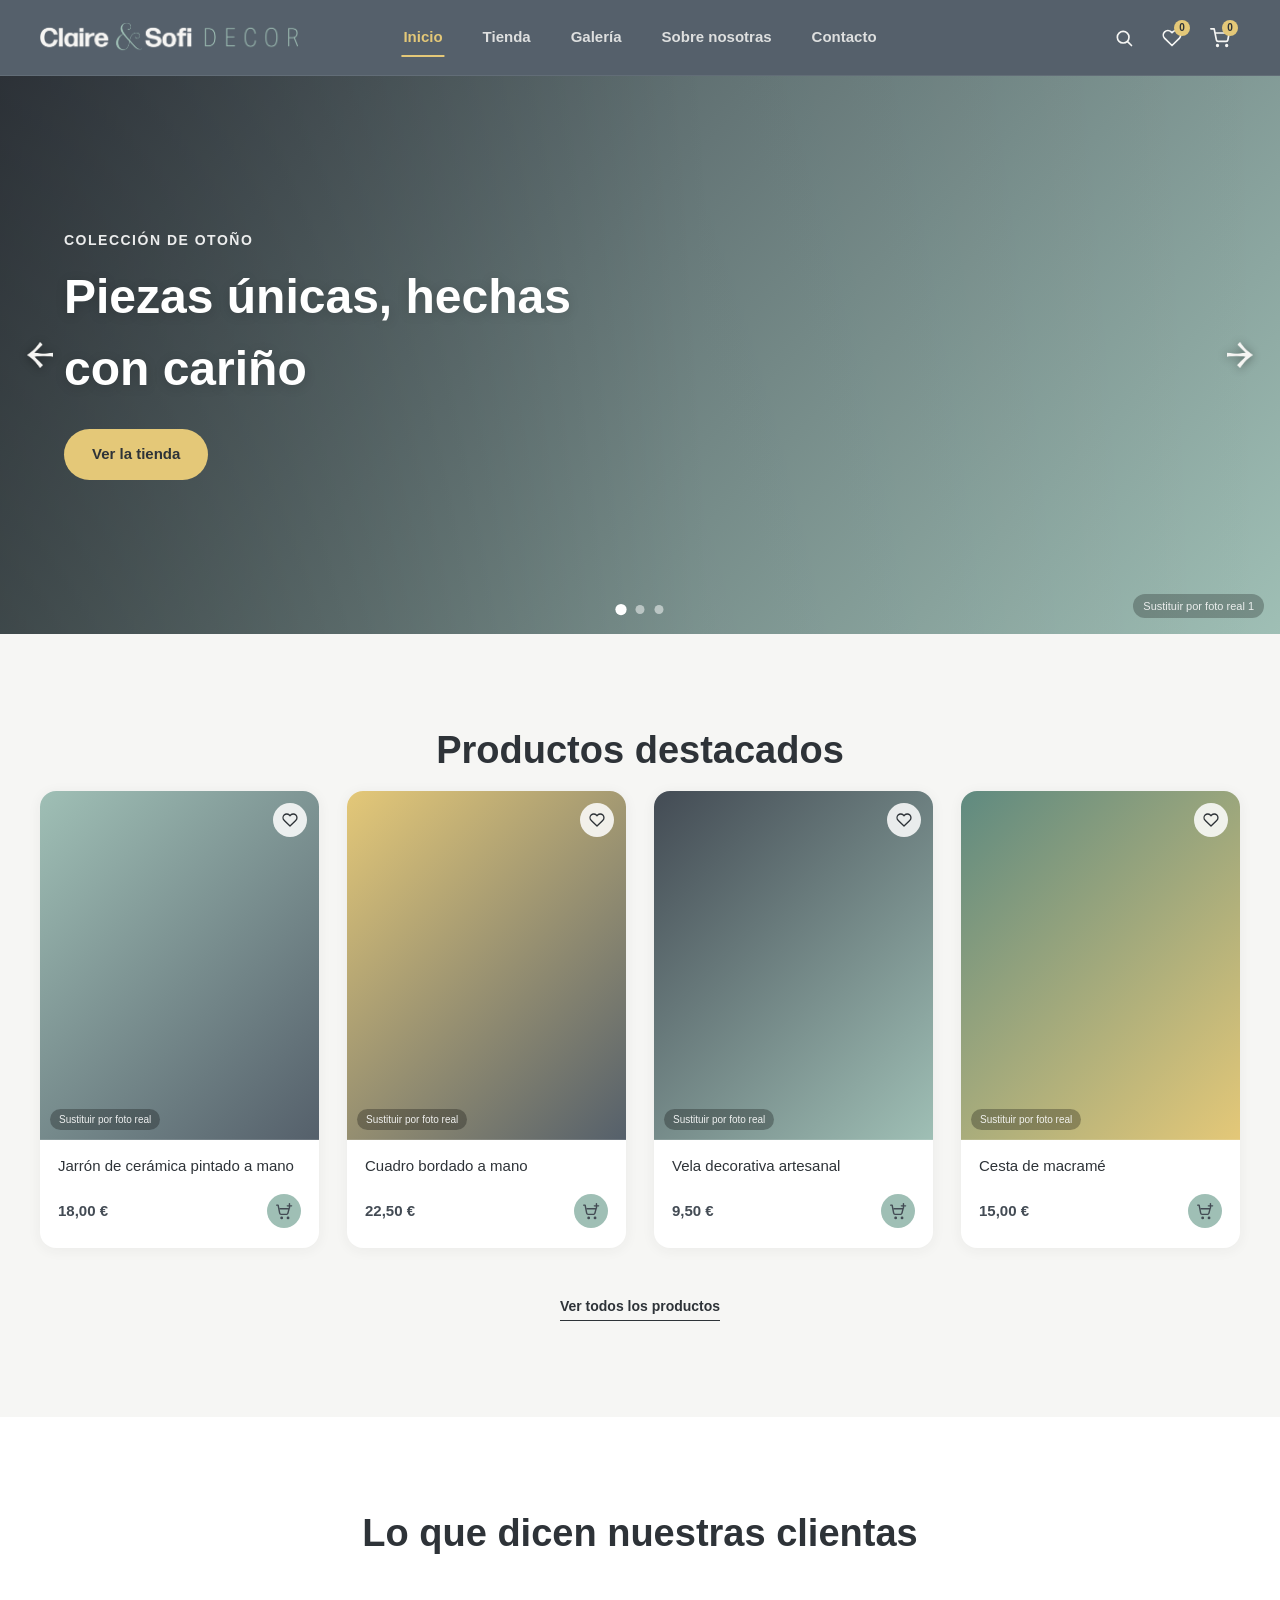
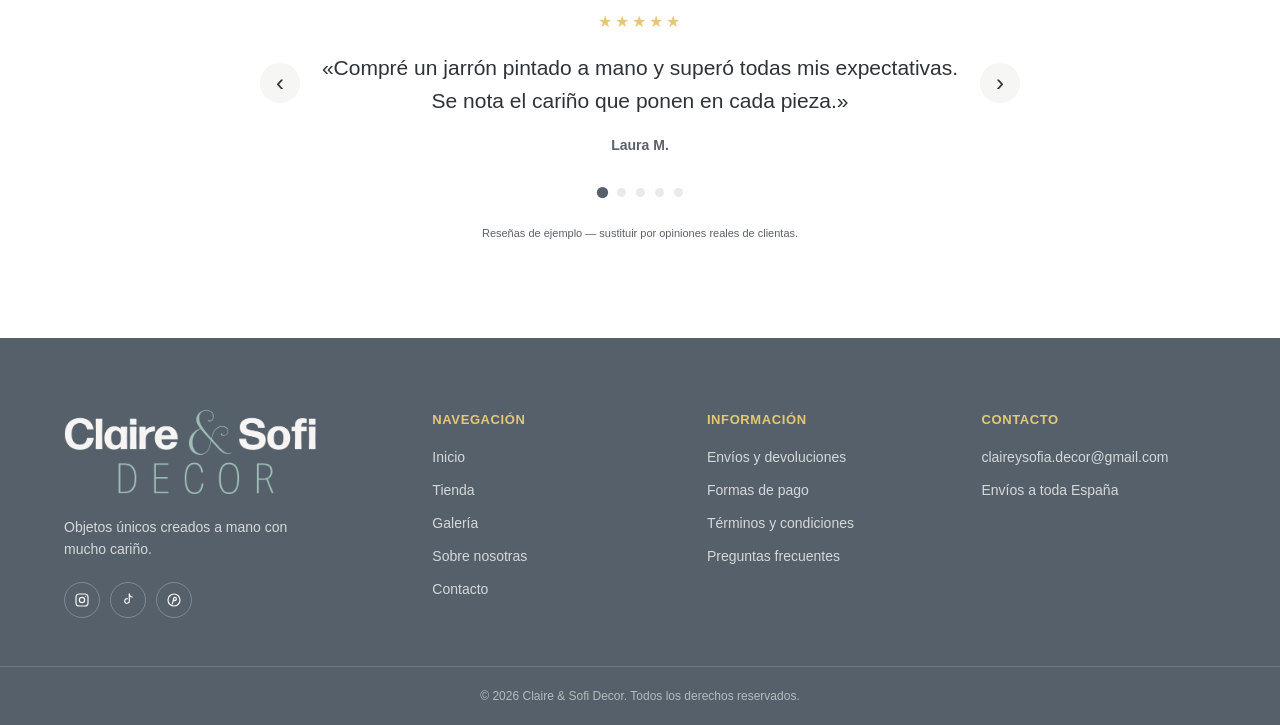
==== commit 522f87bb: "all-changes1" ====
--- a/index.html
+++ b/index.html
@@ -79,10 +79,10 @@
           <svg viewBox="0 0 24 24" fill="none" stroke="currentColor" stroke-width="2" stroke-linecap="round" stroke-linejoin="round"><path d="M20.8 4.6a5.5 5.5 0 0 0-7.8 0L12 5.6l-1-1a5.5 5.5 0 0 0-7.8 7.8l1 1L12 21l7.8-7.6 1-1a5.5 5.5 0 0 0 0-7.8z"></path></svg>
           <span class="navbar__icon-badge" id="favoritesBadge">0</span>
         </a>
-        <button class="navbar__icon-btn" aria-label="Carrito" title="Carrito">
+        <a href="carrito.html" class="navbar__icon-btn" aria-label="Carrito" title="Carrito">
           <svg viewBox="0 0 24 24" fill="none" stroke="currentColor" stroke-width="2" stroke-linecap="round" stroke-linejoin="round"><circle cx="9" cy="21" r="1"></circle><circle cx="20" cy="21" r="1"></circle><path d="M1 1h4l2.7 13.4a2 2 0 0 0 2 1.6h9.7a2 2 0 0 0 2-1.6L23 6H6"></path></svg>
-          <span class="navbar__icon-badge">0</span>
-        </button>
+          <span class="navbar__icon-badge" id="cartBadge">0</span>
+        </a>
       </div>
 
     </div>
@@ -158,7 +158,12 @@
             </div>
             <div class="product-card__body">
               <h3 class="product-card__name">Jarrón de cerámica pintado a mano</h3>
-              <p class="product-card__price">18,00&nbsp;€</p>
+              <div class="product-card__footer">
+                <p class="product-card__price">18,00&nbsp;€</p>
+                <button class="product-card__add-cart" type="button" aria-label="Añadir al carrito">
+                  <svg viewBox="0 0 24 24" fill="none" stroke="currentColor" stroke-width="2" stroke-linecap="round" stroke-linejoin="round"><circle cx="8" cy="21" r="1"></circle><circle cx="17" cy="21" r="1"></circle><path d="M1 3h2l2.2 11.4a2 2 0 0 0 2 1.6h7.6a2 2 0 0 0 2-1.6L18.5 8H6"></path><line x1="19" y1="1" x2="19" y2="7"></line><line x1="16" y1="4" x2="22" y2="4"></line></svg>
+                </button>
+              </div>
             </div>
           </article>
 
@@ -171,7 +176,12 @@
             </div>
             <div class="product-card__body">
               <h3 class="product-card__name">Cuadro bordado a mano</h3>
-              <p class="product-card__price">22,50&nbsp;€</p>
+              <div class="product-card__footer">
+                <p class="product-card__price">22,50&nbsp;€</p>
+                <button class="product-card__add-cart" type="button" aria-label="Añadir al carrito">
+                  <svg viewBox="0 0 24 24" fill="none" stroke="currentColor" stroke-width="2" stroke-linecap="round" stroke-linejoin="round"><circle cx="8" cy="21" r="1"></circle><circle cx="17" cy="21" r="1"></circle><path d="M1 3h2l2.2 11.4a2 2 0 0 0 2 1.6h7.6a2 2 0 0 0 2-1.6L18.5 8H6"></path><line x1="19" y1="1" x2="19" y2="7"></line><line x1="16" y1="4" x2="22" y2="4"></line></svg>
+                </button>
+              </div>
             </div>
           </article>
 
@@ -184,7 +194,12 @@
             </div>
             <div class="product-card__body">
               <h3 class="product-card__name">Vela decorativa artesanal</h3>
-              <p class="product-card__price">9,50&nbsp;€</p>
+              <div class="product-card__footer">
+                <p class="product-card__price">9,50&nbsp;€</p>
+                <button class="product-card__add-cart" type="button" aria-label="Añadir al carrito">
+                  <svg viewBox="0 0 24 24" fill="none" stroke="currentColor" stroke-width="2" stroke-linecap="round" stroke-linejoin="round"><circle cx="8" cy="21" r="1"></circle><circle cx="17" cy="21" r="1"></circle><path d="M1 3h2l2.2 11.4a2 2 0 0 0 2 1.6h7.6a2 2 0 0 0 2-1.6L18.5 8H6"></path><line x1="19" y1="1" x2="19" y2="7"></line><line x1="16" y1="4" x2="22" y2="4"></line></svg>
+                </button>
+              </div>
             </div>
           </article>
 
@@ -197,7 +212,12 @@
             </div>
             <div class="product-card__body">
               <h3 class="product-card__name">Cesta de macramé</h3>
-              <p class="product-card__price">15,00&nbsp;€</p>
+              <div class="product-card__footer">
+                <p class="product-card__price">15,00&nbsp;€</p>
+                <button class="product-card__add-cart" type="button" aria-label="Añadir al carrito">
+                  <svg viewBox="0 0 24 24" fill="none" stroke="currentColor" stroke-width="2" stroke-linecap="round" stroke-linejoin="round"><circle cx="8" cy="21" r="1"></circle><circle cx="17" cy="21" r="1"></circle><path d="M1 3h2l2.2 11.4a2 2 0 0 0 2 1.6h7.6a2 2 0 0 0 2-1.6L18.5 8H6"></path><line x1="19" y1="1" x2="19" y2="7"></line><line x1="16" y1="4" x2="22" y2="4"></line></svg>
+                </button>
+              </div>
             </div>
           </article>
 
--- a/css/style.css
+++ b/css/style.css
@@ -663,6 +663,9 @@
 
 .product-card__body {
   padding: 16px 18px 20px;
+  flex: 1;
+  display: flex;
+  flex-direction: column;
 }
 
 .product-card__name {
@@ -2137,3 +2140,335 @@
     grid-column: auto;
   }
 }
+
+/* =========================================================
+   BOTÓN "AÑADIR AL CARRITO" (tarjetas de producto)
+   ========================================================= */
+
+.product-card__footer {
+  display: flex;
+  align-items: center;
+  justify-content: space-between;
+  gap: 12px;
+  /* Empuja el precio + botón siempre al margen inferior de la tarjeta,
+     tenga el nombre una o dos líneas (las tarjetas de una fila ya se
+     estiran a la misma altura por el grid). */
+  margin-top: auto;
+  padding-top: 12px;
+}
+
+.product-card__add-cart {
+  flex: 0 0 auto;
+  width: 34px;
+  height: 34px;
+  border: none;
+  border-radius: 50%;
+  display: flex;
+  align-items: center;
+  justify-content: center;
+  background-color: var(--color-secondary);
+  color: var(--color-primary-dark);
+  cursor: pointer;
+  transition: background-color 0.2s ease, transform 0.2s ease;
+}
+
+.product-card__add-cart svg {
+  width: 17px;
+  height: 17px;
+}
+
+.product-card__add-cart:hover {
+  background-color: #8FB2A7;
+  transform: scale(1.08);
+}
+
+.product-card__add-cart.is-added {
+  background-color: var(--color-accent);
+  color: var(--color-text);
+}
+
+/* =========================================================
+   PÁGINA "CARRITO"
+   ========================================================= */
+
+.cart-section {
+  padding: 0 24px 96px;
+  background-color: var(--color-bg);
+}
+
+.cart-section__inner {
+  max-width: var(--max-width);
+  margin: 0 auto;
+}
+
+.cart-list {
+  display: flex;
+  flex-direction: column;
+  gap: 20px;
+  margin-bottom: 40px;
+}
+
+.cart-item {
+  display: flex;
+  align-items: center;
+  gap: 20px;
+  background-color: var(--color-surface);
+  border-radius: 16px;
+  padding: 16px;
+  box-shadow: 0 2px 14px rgba(46, 51, 56, 0.06);
+}
+
+.cart-item__image {
+  width: 84px;
+  height: 84px;
+  flex: 0 0 auto;
+  border-radius: 10px;
+  background-size: cover;
+  background-position: center;
+}
+
+.cart-item__body {
+  flex: 1 1 auto;
+  min-width: 0;
+}
+
+.cart-item__name {
+  font-size: 15px;
+  font-weight: 500;
+  color: var(--color-text);
+  line-height: 1.35;
+}
+
+.cart-item__price {
+  margin-top: 4px;
+  font-size: 14px;
+  color: var(--color-text-soft);
+}
+
+.cart-item__qty {
+  display: flex;
+  align-items: center;
+  gap: 10px;
+  flex: 0 0 auto;
+}
+
+.cart-item__qty-btn {
+  width: 30px;
+  height: 30px;
+  border: 1px solid var(--color-border);
+  border-radius: 999px;
+  background-color: transparent;
+  color: var(--color-text);
+  font-size: 16px;
+  line-height: 1;
+  display: flex;
+  align-items: center;
+  justify-content: center;
+  cursor: pointer;
+  transition: border-color 0.2s ease, color 0.2s ease;
+}
+
+.cart-item__qty-btn:hover {
+  border-color: var(--color-primary);
+  color: var(--color-primary-dark);
+}
+
+.cart-item__qty-value {
+  min-width: 20px;
+  text-align: center;
+  font-size: 15px;
+  font-weight: 600;
+  color: var(--color-text);
+}
+
+.cart-item__subtotal {
+  flex: 0 0 auto;
+  width: 90px;
+  text-align: right;
+  font-weight: 700;
+  color: var(--color-primary-dark);
+}
+
+.cart-item__remove {
+  flex: 0 0 auto;
+  color: var(--color-text-soft);
+  cursor: pointer;
+  transition: color 0.2s ease;
+}
+
+.cart-item__remove:hover {
+  color: #C75C4B;
+}
+
+.cart-item__remove svg {
+  width: 20px;
+  height: 20px;
+}
+
+.cart-summary {
+  display: flex;
+  align-items: center;
+  justify-content: flex-end;
+  gap: 24px;
+  flex-wrap: wrap;
+  padding-top: 28px;
+  border-top: 1px solid var(--color-border);
+}
+
+/* El atributo hidden por sí solo no basta: la regla de arriba fija
+   display:flex con más peso que el display:none del user-agent para
+   [hidden], así que hay que reforzarlo explícitamente aquí. */
+.cart-summary[hidden] {
+  display: none;
+}
+
+.cart-summary__total {
+  font-family: var(--font-heading);
+  font-size: 20px;
+  font-weight: 700;
+  color: var(--color-text);
+}
+
+.cart-summary__total span:first-child {
+  color: var(--color-text-soft);
+  font-family: var(--font-body);
+  font-size: 14px;
+  font-weight: 400;
+  margin-right: 8px;
+}
+
+.cart-summary__pay-btn {
+  display: inline-block;
+  background-color: var(--color-secondary);
+  color: var(--color-primary-dark);
+  font-weight: 700;
+  font-size: 15px;
+  padding: 14px 32px;
+  border-radius: 999px;
+  border: none;
+  cursor: pointer;
+  font-family: inherit;
+  transition: transform 0.2s ease, box-shadow 0.2s ease, background-color 0.2s ease;
+}
+
+.cart-summary__pay-btn:hover {
+  background-color: #8FB2A7;
+  transform: translateY(-2px);
+  box-shadow: 0 8px 20px rgba(46, 51, 56, 0.18);
+}
+
+/* =========================================================
+   MODAL DE PAGO (CHECKOUT)
+   ========================================================= */
+
+.checkout-modal {
+  position: fixed;
+  inset: 0;
+  z-index: 200;
+  display: flex;
+  align-items: center;
+  justify-content: center;
+  padding: 24px;
+  background-color: rgba(46, 51, 56, 0.92);
+  opacity: 0;
+  visibility: hidden;
+  transition: opacity 0.25s ease, visibility 0.25s;
+}
+
+.checkout-modal.is-open {
+  opacity: 1;
+  visibility: visible;
+}
+
+.checkout-modal__inner {
+  position: relative;
+  width: min(520px, 100%);
+  max-height: 90vh;
+  overflow-y: auto;
+  background-color: var(--color-surface);
+  border-radius: 20px;
+  padding: 44px 36px 36px;
+}
+
+.checkout-modal__close {
+  position: absolute;
+  top: 18px;
+  right: 18px;
+  width: 36px;
+  height: 36px;
+  display: flex;
+  align-items: center;
+  justify-content: center;
+  color: var(--color-text-soft);
+  cursor: pointer;
+  transition: color 0.2s ease;
+}
+
+.checkout-modal__close:hover {
+  color: var(--color-text);
+}
+
+.checkout-modal__close svg {
+  width: 22px;
+  height: 22px;
+}
+
+.checkout-modal__title {
+  font-family: var(--font-heading);
+  font-size: 22px;
+  font-weight: 700;
+  color: var(--color-text);
+  margin-bottom: 16px;
+}
+
+.checkout-modal__text {
+  font-size: 15px;
+  line-height: 1.6;
+  color: var(--color-text-soft);
+}
+
+.checkout-modal__submit {
+  display: block;
+  width: fit-content;
+  margin-top: 24px;
+  border: none;
+  cursor: pointer;
+  font-family: inherit;
+  background-color: var(--color-secondary);
+  color: var(--color-primary-dark);
+}
+
+.checkout-modal__submit:hover {
+  background-color: #8FB2A7;
+}
+
+.checkout-modal__note {
+  font-size: 13px;
+  color: var(--color-text-soft);
+  margin-top: 12px;
+}
+
+@media (max-width: 700px) {
+  .cart-item {
+    flex-wrap: wrap;
+  }
+
+  .cart-item__qty {
+    order: 3;
+    margin-left: 104px;
+  }
+
+  .cart-item__subtotal {
+    order: 4;
+    width: auto;
+    margin-left: auto;
+  }
+
+  .cart-item__remove {
+    order: 5;
+  }
+
+  .cart-summary {
+    justify-content: space-between;
+  }
+}
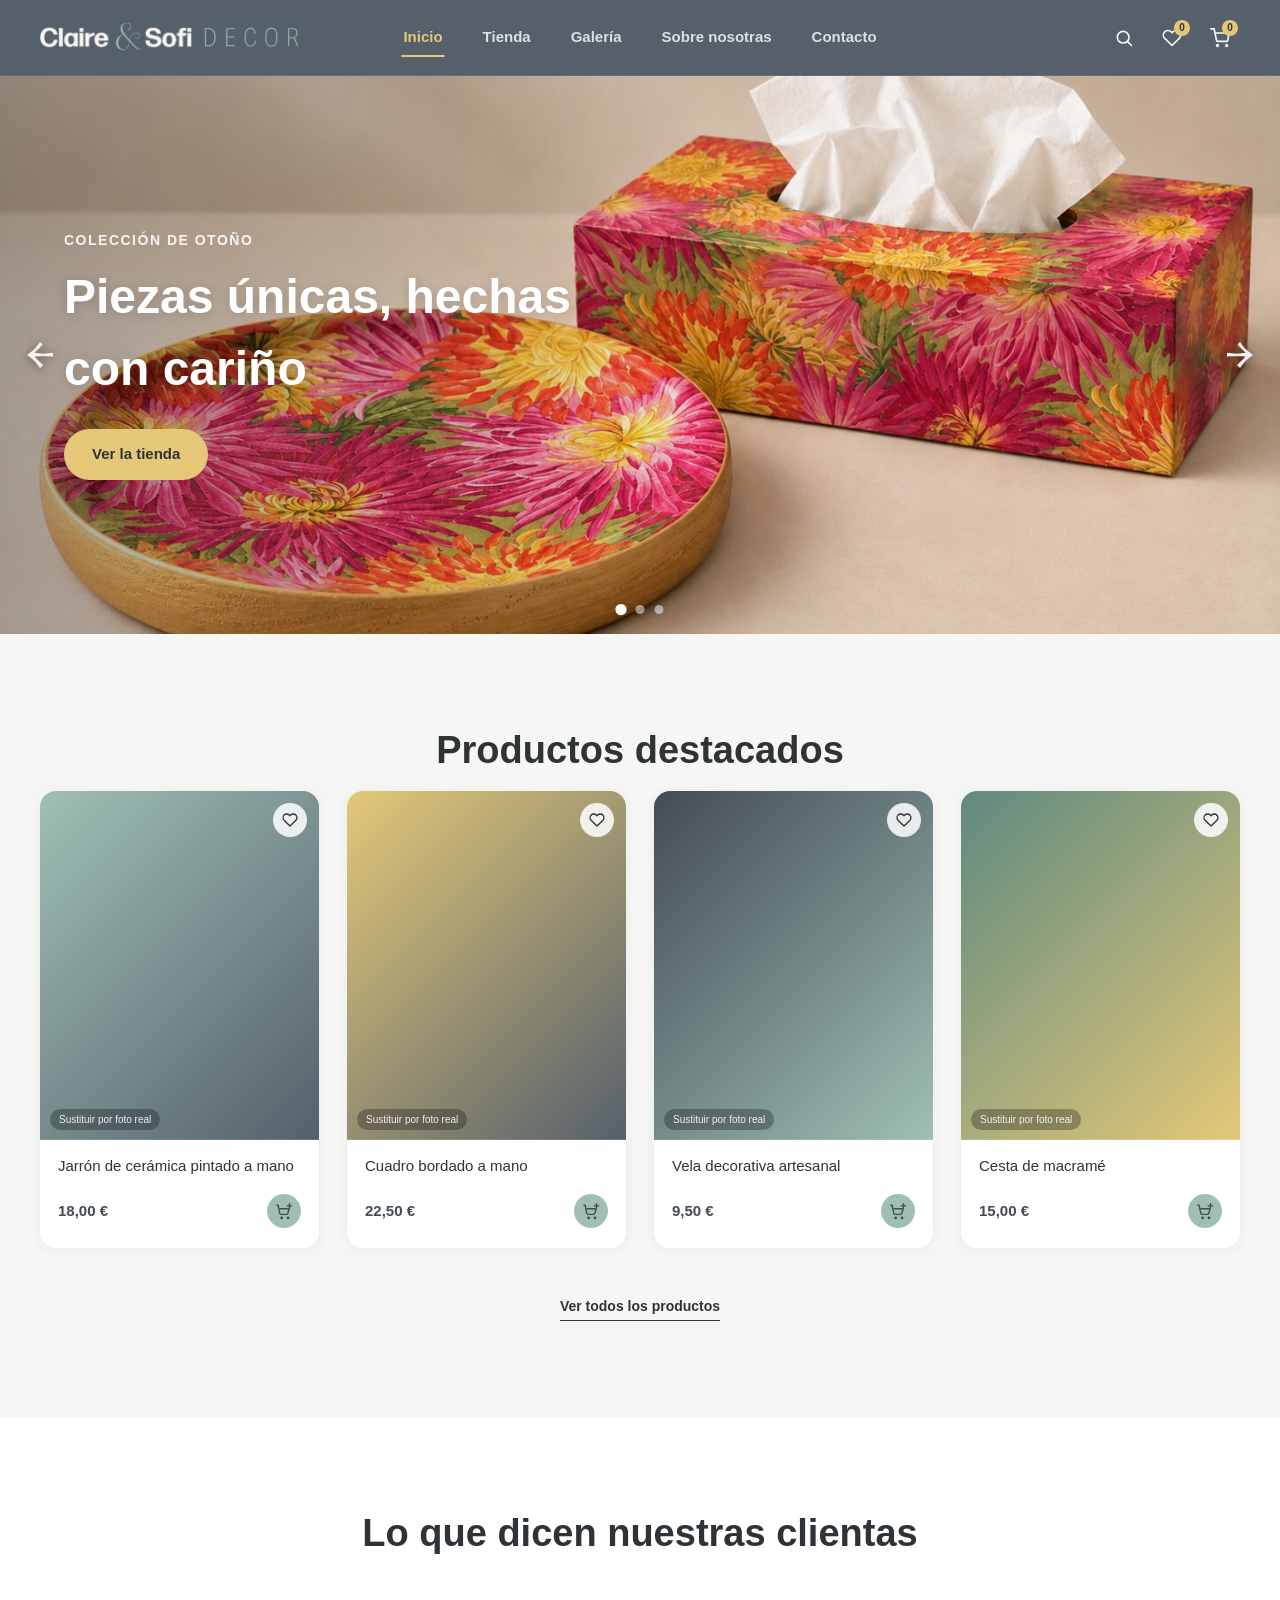
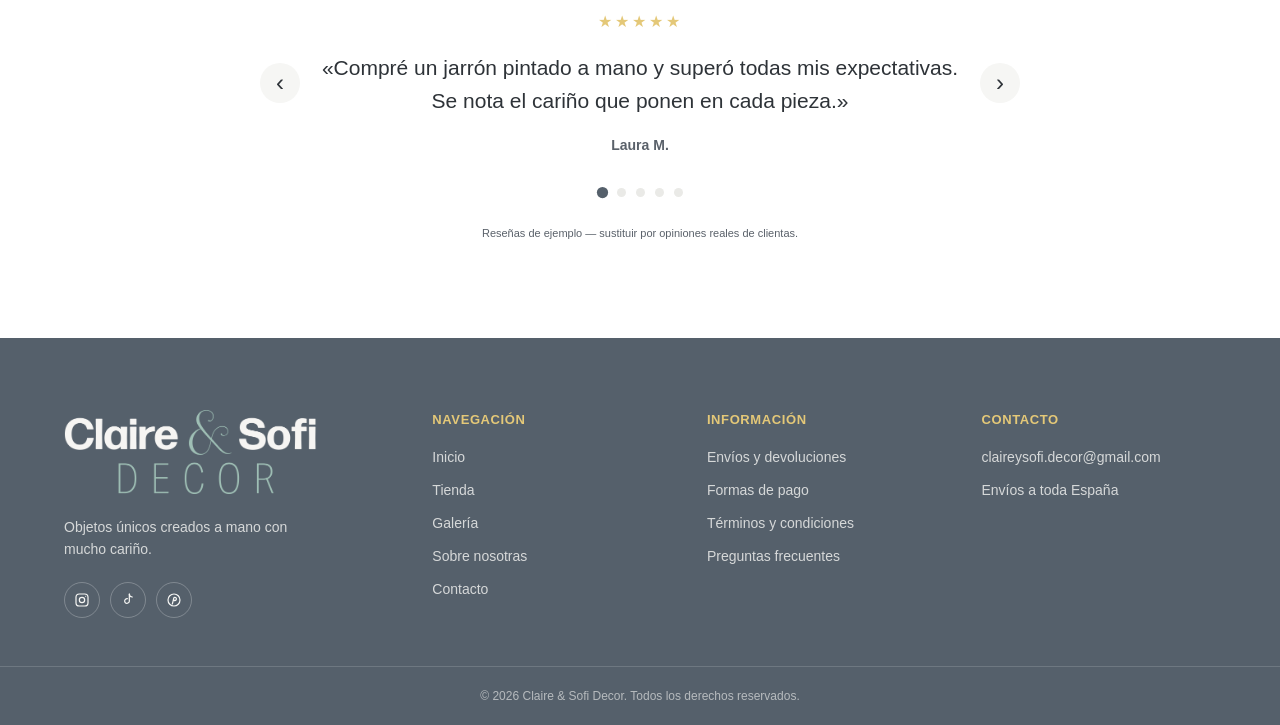
==== commit fbed4cb1: "all-changes2" ====
--- a/index.html
+++ b/index.html
@@ -3,7 +3,7 @@
 <head>
   <meta charset="UTF-8">
   <meta name="viewport" content="width=device-width, initial-scale=1.0">
-  <title>Claire & Sofi Decor | Manualidades artesanales</title>
+  <title>Claire & Sofi Decor</title>
   <link rel="icon" href="assets/img/favicon_io/favicon.ico" sizes="any">
   <link rel="icon" type="image/png" sizes="32x32" href="assets/img/favicon_io/favicon-32x32.png">
   <link rel="icon" type="image/png" sizes="16x16" href="assets/img/favicon_io/favicon-16x16.png">
@@ -54,8 +54,8 @@
                 <span class="tienda-dropdown__circle tienda-dropdown__circle--bolsas"></span>
                 <span class="tienda-dropdown__label">Bolsas</span>
               </a>
-              <a href="tienda.html?cat=personalizado" class="tienda-dropdown__item">
-                <span class="tienda-dropdown__circle tienda-dropdown__circle--personalizado"></span>
+              <a href="tienda.html?cat=personalizable" class="tienda-dropdown__item">
+                <span class="tienda-dropdown__circle tienda-dropdown__circle--personalizable"></span>
                 <span class="tienda-dropdown__label">Personalizado</span>
               </a>
             </div>
@@ -95,13 +95,12 @@
   <section class="carousel" id="inicio" aria-label="Destacados">
     <div class="carousel__track">
 
-      <div class="carousel__slide is-active" style="background-image: linear-gradient(135deg, #434B54, #9FBFB5);">
+      <div class="carousel__slide is-active" style="background-image: url('assets/img/coleccion-otono-1.jpg');">
         <div class="carousel__content">
           <p class="carousel__eyebrow">Colección de otoño</p>
           <h2 class="carousel__title">Piezas únicas, hechas con cariño</h2>
           <a href="tienda.html" class="carousel__cta">Ver la tienda</a>
         </div>
-        <span class="carousel__placeholder-tag">Sustituir por foto real 1</span>
       </div>
 
       <div class="carousel__slide" style="background-image: linear-gradient(135deg, #55606B, #E4C878);">
@@ -322,9 +321,9 @@
       <div class="footer__col">
         <h3 class="footer__heading">Información</h3>
         <nav class="footer__links">
-          <a href="#">Envíos y devoluciones</a>
-          <a href="#">Formas de pago</a>
-          <a href="#">Términos y condiciones</a>
+          <a href="informacion.html#envios-devoluciones">Envíos y devoluciones</a>
+          <a href="informacion.html#formas-pago">Formas de pago</a>
+          <a href="informacion.html#terminos-condiciones">Términos y condiciones</a>
           <a href="contacto.html#preguntas-frecuentes">Preguntas frecuentes</a>
         </nav>
       </div>
@@ -332,7 +331,7 @@
       <div class="footer__col">
         <h3 class="footer__heading">Contacto</h3>
         <nav class="footer__links">
-          <a href="mailto:claireysofia.decor@gmail.com">claireysofia.decor@gmail.com</a>
+          <a href="mailto:claireysofi.decor@gmail.com">claireysofi.decor@gmail.com</a>
           <span class="footer__info">Envíos a toda España</span>
         </nav>
       </div>
--- a/css/style.css
+++ b/css/style.css
@@ -401,7 +401,7 @@
 .tienda-dropdown__circle--servir { background-image: linear-gradient(135deg, #9FBFB5, #E4C878); }
 .tienda-dropdown__circle--decorar { background-image: linear-gradient(135deg, #434B54, #9FBFB5); }
 .tienda-dropdown__circle--bolsas { background-image: linear-gradient(135deg, #E4C878, #55606B); }
-.tienda-dropdown__circle--personalizado { background-image: linear-gradient(135deg, #2E3338, #9FBFB5); }
+.tienda-dropdown__circle--personalizable { background-image: linear-gradient(135deg, #2E3338, #9FBFB5); }
 
 .tienda-dropdown__label {
   font-size: 13px;
@@ -601,6 +601,7 @@
   background-color: var(--color-surface);
   box-shadow: 0 2px 14px rgba(46, 51, 56, 0.06);
   transition: transform 0.25s ease, box-shadow 0.25s ease;
+  cursor: pointer;
 }
 
 .product-card:hover {
@@ -1235,9 +1236,9 @@
   height: 48px;
 }
 
-.gallery-modal__arrow svg {
-  width: 30px;
-  height: 30px;
+.gallery-modal__arrow-icon {
+  width: 32px;
+  height: auto;
 }
 
 .gallery-modal__arrow.is-hidden {
@@ -1251,6 +1252,78 @@
    que la página de detrás no se pueda desplazar. */
 body.no-scroll {
   overflow: hidden;
+}
+
+/* Aviso pequeño de "Agotado" al elegir una variante de tamaño/color que
+   todavía no existe como producto real (ver product-detail__variant en
+   producto.html). Mismo fondo oscurecido que gallery-modal, pero una caja
+   pequeña centrada en vez de una imagen a pantalla completa. */
+.stock-modal {
+  position: fixed;
+  inset: 0;
+  background: rgba(46, 51, 56, 0.6);
+  display: flex;
+  align-items: center;
+  justify-content: center;
+  padding: 20px;
+  opacity: 0;
+  visibility: hidden;
+  transition: opacity 0.2s ease;
+  z-index: 1000;
+}
+
+.stock-modal.is-open {
+  opacity: 1;
+  visibility: visible;
+}
+
+.stock-modal__inner {
+  position: relative;
+  max-width: 320px;
+  width: 100%;
+  background: var(--color-surface);
+  border-radius: 14px;
+  padding: 30px 24px 26px;
+  text-align: center;
+  box-shadow: 0 20px 50px rgba(46, 51, 56, 0.3);
+}
+
+.stock-modal__close {
+  position: absolute;
+  top: 10px;
+  right: 10px;
+  width: 28px;
+  height: 28px;
+  display: flex;
+  align-items: center;
+  justify-content: center;
+  background: none;
+  border: none;
+  color: var(--color-text-soft);
+  cursor: pointer;
+  transition: color 0.15s ease;
+}
+
+.stock-modal__close:hover {
+  color: var(--color-text);
+}
+
+.stock-modal__close svg {
+  width: 18px;
+  height: 18px;
+}
+
+.stock-modal__text {
+  font-size: 14px;
+  line-height: 1.7;
+  color: var(--color-text);
+  margin: 0;
+}
+
+.stock-modal__text a {
+  color: var(--color-primary-dark);
+  font-weight: 600;
+  text-decoration: underline;
 }
 
 /* =========================================================
@@ -2187,6 +2260,62 @@
   color: var(--color-text);
 }
 
+/* Producto sin stock: la tarjeta NO desaparece (solo se atenúa) y lleva un
+   sello "Agotado" centrado sobre la foto; el botón de añadir al carrito
+   deja de poder pulsarse. Solo se le quita ese aspecto quitando `stock` (o
+   subiéndolo) de PRODUCTS_DATA — nunca se oculta sola. */
+.product-card.is-out-of-stock .product-card__image::before {
+  content: "";
+  position: absolute;
+  inset: 0;
+  background-color: rgba(246, 246, 244, 0.55);
+  z-index: 1;
+}
+
+.product-card.is-out-of-stock .product-card__body {
+  opacity: 0.55;
+}
+
+.product-card__stock-overlay {
+  position: absolute;
+  inset: 0;
+  z-index: 2;
+  display: flex;
+  align-items: center;
+  justify-content: center;
+  pointer-events: none;
+}
+
+.product-card__stock-overlay span {
+  padding: 6px 18px;
+  border-radius: 999px;
+  background-color: var(--color-primary-dark);
+  color: #fff;
+  font-size: 12.5px;
+  font-weight: 700;
+  letter-spacing: 0.08em;
+  text-transform: uppercase;
+}
+
+.product-card.is-out-of-stock .product-card__add-cart {
+  opacity: 0.35;
+  pointer-events: none;
+}
+
+/* Sacudida breve al intentar añadir más unidades de las que quedan
+   disponibles (tarjetas, ficha de producto, "+" del carrito) — un "no"
+   inmediato sin modales ni textos nuevos. */
+@keyframes csydShake {
+  10%, 90% { transform: translateX(-1px); }
+  20%, 80% { transform: translateX(2px); }
+  30%, 50%, 70% { transform: translateX(-4px); }
+  40%, 60% { transform: translateX(4px); }
+}
+
+.is-blocked {
+  animation: csydShake 0.5s ease;
+}
+
 /* =========================================================
    PÁGINA "CARRITO"
    ========================================================= */
@@ -2245,6 +2374,20 @@
   color: var(--color-text-soft);
 }
 
+.cart-item__meta {
+  margin-top: 4px;
+  font-size: 13px;
+  color: var(--color-text-soft);
+}
+
+.cart-item__sku {
+  margin-top: 4px;
+  font-family: 'SFMono-Regular', Consolas, 'Liberation Mono', Menlo, monospace;
+  font-size: 11.5px;
+  color: var(--color-text-soft);
+  opacity: 0.65;
+}
+
 .cart-item__qty {
   display: flex;
   align-items: center;
@@ -2271,6 +2414,16 @@
 .cart-item__qty-btn:hover {
   border-color: var(--color-primary);
   color: var(--color-primary-dark);
+}
+
+.cart-item__qty-btn:disabled {
+  opacity: 0.35;
+  cursor: not-allowed;
+}
+
+.cart-item__qty-btn:disabled:hover {
+  border-color: var(--color-border);
+  color: var(--color-text);
 }
 
 .cart-item__qty-value {
@@ -2472,3 +2625,440 @@
     justify-content: space-between;
   }
 }
+
+/* =========================================================
+   PÁGINA "INFORMACIÓN"
+   ========================================================= */
+
+.info-content {
+  padding: 80px 24px 96px;
+  background-color: var(--color-bg);
+}
+
+.info-content__inner {
+  max-width: 820px;
+  margin: 0 auto;
+  display: flex;
+  flex-direction: column;
+  gap: 24px;
+}
+
+.info-section {
+  background-color: var(--color-surface);
+  border-radius: 20px;
+  padding: 36px 32px;
+  box-shadow: 0 2px 14px rgba(46, 51, 56, 0.06);
+}
+
+.info-section__title {
+  font-family: var(--font-heading);
+  font-size: clamp(22px, 2.8vw, 28px);
+  font-weight: 700;
+  color: var(--color-text);
+  margin-bottom: 16px;
+}
+
+.info-section__text {
+  font-size: 15px;
+  line-height: 1.8;
+  color: var(--color-text-soft);
+}
+
+.info-section__text + .info-section__text {
+  margin-top: 14px;
+}
+
+.info-section__text a {
+  color: var(--color-primary-dark);
+  font-weight: 700;
+  text-decoration: underline;
+  text-underline-offset: 2px;
+}
+
+@media (max-width: 700px) {
+  .info-section {
+    padding: 28px 22px;
+  }
+}
+
+/* =========================================================
+   PÁGINA "PRODUCTO"
+   Ficha única y reutilizable: el contenido (imágenes, nombre,
+   precio, color, descripción y relacionados) lo rellena JS según
+   el ?id=... de la URL — ver PRODUCTS_DATA en js/script.js.
+   ========================================================= */
+
+.product-detail {
+  padding: 48px 24px 96px;
+  background-color: var(--color-bg);
+}
+
+.product-detail__inner {
+  max-width: var(--max-width);
+  margin: 0 auto;
+}
+
+.product-detail__back {
+  display: inline-flex;
+  align-items: center;
+  gap: 8px;
+  font-size: 14px;
+  font-weight: 600;
+  color: var(--color-text-soft);
+  margin-bottom: 32px;
+  transition: color 0.2s ease;
+}
+
+.product-detail__back-icon {
+  width: 12px;
+  height: auto;
+}
+
+.product-detail__back:hover {
+  color: var(--color-text);
+}
+
+.product-detail__grid {
+  display: grid;
+  grid-template-columns: minmax(0, 1fr) minmax(0, 1fr);
+  gap: 56px;
+  align-items: start;
+}
+
+/* ---- Galería (izquierda): una imagen grande + flechas para pasarlas a
+   mano (mismos iconos que la modal de la Galería) + puntos indicadores. ---- */
+.product-detail__gallery {
+  position: sticky;
+  top: calc(var(--nav-height) + 24px);
+}
+
+.product-detail__image {
+  position: relative;
+  aspect-ratio: 5 / 4;
+  max-height: 62vh;
+  border-radius: 20px;
+  background-size: cover;
+  background-position: center;
+  overflow: hidden;
+  cursor: pointer;
+}
+
+/* ---- Miniaturas debajo de la imagen principal: en vez de flechas encima
+   de la foto (que "acaparaban" espacio sobre el producto), el resto de
+   imágenes disponibles se ven en pequeño debajo y se pulsan para cambiar
+   la imagen principal. Se ocultan solas si el producto solo tiene una foto. ---- */
+.product-detail__thumbs {
+  display: flex;
+  flex-wrap: wrap;
+  gap: 10px;
+  margin-top: 14px;
+}
+
+.product-detail__thumb {
+  width: 64px;
+  height: 64px;
+  padding: 0;
+  border: 2px solid transparent;
+  border-radius: 10px;
+  background-size: cover;
+  background-position: center;
+  cursor: pointer;
+  opacity: 0.65;
+  transition: opacity 0.2s ease, border-color 0.2s ease;
+}
+
+.product-detail__thumb:hover {
+  opacity: 1;
+}
+
+.product-detail__thumb.is-active {
+  opacity: 1;
+  border-color: var(--color-primary-dark);
+}
+
+.product-detail__thumbs.is-hidden {
+  display: none;
+}
+
+/* ---- Info (derecha) ---- */
+.product-detail__name {
+  font-family: var(--font-heading);
+  font-size: clamp(26px, 3.2vw, 36px);
+  font-weight: 700;
+  color: var(--color-text);
+  line-height: 1.25;
+}
+
+.product-detail__price {
+  margin-top: 12px;
+  font-size: 22px;
+  font-weight: 700;
+  color: var(--color-primary-dark);
+}
+
+.product-detail__colors {
+  margin-top: 26px;
+}
+
+.product-detail__colors-label {
+  display: block;
+  font-size: 13px;
+  font-weight: 600;
+  color: var(--color-text-soft);
+  margin-bottom: 10px;
+}
+
+.product-detail__color-options {
+  display: flex;
+  gap: 10px;
+}
+
+.product-detail__color {
+  width: 28px;
+  height: 28px;
+  padding: 0;
+  border: 2px solid transparent;
+  border-radius: 50%;
+  box-shadow: inset 0 0 0 1px rgba(46, 51, 56, 0.15);
+  cursor: pointer;
+  transition: transform 0.15s ease, border-color 0.15s ease;
+}
+
+.product-detail__color:hover {
+  transform: scale(1.12);
+}
+
+.product-detail__color.is-active {
+  border-color: var(--color-primary-dark);
+}
+
+.product-detail__colors.is-hidden {
+  display: none;
+}
+
+/* Selector de variante (tamaño o color/estampado) en la ficha de producto:
+   mismo espaciado que el selector de color, pero con "píldoras" de texto en
+   vez de muestras redondas, ya que aquí cada opción es un producto real
+   (o, si no existe todavía, un aviso de "Agotado"). */
+.product-detail__variants {
+  margin-top: 26px;
+}
+
+.product-detail__variants.is-hidden {
+  display: none;
+}
+
+.product-detail__variants-label {
+  display: block;
+  font-size: 13px;
+  font-weight: 600;
+  color: var(--color-text-soft);
+  margin-bottom: 10px;
+}
+
+.product-detail__variant-options {
+  display: flex;
+  flex-wrap: wrap;
+  gap: 10px;
+}
+
+.product-detail__variant {
+  padding: 8px 18px;
+  border-radius: 999px;
+  border: 1.5px solid var(--color-border);
+  background: var(--color-surface);
+  font-family: var(--font-body);
+  font-size: 14px;
+  color: var(--color-text);
+  cursor: pointer;
+  transition: border-color 0.15s ease, background-color 0.15s ease, color 0.15s ease;
+}
+
+.product-detail__variant:hover {
+  border-color: var(--color-primary);
+}
+
+.product-detail__variant.is-active {
+  border-color: var(--color-primary-dark);
+  background: var(--color-primary-dark);
+  color: #fff;
+}
+
+.product-detail__variant.is-disabled {
+  opacity: 0.4;
+}
+
+.product-detail__variant.is-disabled:hover {
+  border-color: var(--color-border);
+}
+
+.product-detail__description {
+  margin-top: 26px;
+  font-size: 15px;
+  line-height: 1.8;
+  color: var(--color-text-soft);
+}
+
+/* Código de producto (SKU): discreto, bajo la descripción — de referencia
+   interna, no algo que el comprador necesite mirar. */
+.product-detail__sku {
+  margin-top: 10px;
+  font-family: 'SFMono-Regular', Consolas, 'Liberation Mono', Menlo, monospace;
+  font-size: 12px;
+  letter-spacing: 0.02em;
+  color: var(--color-text-soft);
+  opacity: 0.65;
+}
+
+.product-detail__sku[hidden] {
+  display: none;
+}
+
+.product-detail__actions {
+  display: flex;
+  align-items: center;
+  gap: 16px;
+  margin-top: 32px;
+}
+
+.product-detail__add-cart {
+  border: none;
+  cursor: pointer;
+  background-color: var(--color-secondary);
+  color: var(--color-primary-dark);
+}
+
+.product-detail__add-cart:hover {
+  background-color: #8FB2A7;
+}
+
+.product-detail__add-cart.is-added {
+  background-color: var(--color-accent);
+  color: var(--color-text);
+}
+
+.product-detail__add-cart.is-out-of-stock,
+.product-detail__add-cart:disabled {
+  background-color: var(--color-border);
+  color: var(--color-text-soft);
+  cursor: not-allowed;
+}
+
+.product-detail__add-cart.is-out-of-stock:hover,
+.product-detail__add-cart:disabled:hover {
+  background-color: var(--color-border);
+}
+
+.product-detail__fav {
+  flex: 0 0 auto;
+  width: 48px;
+  height: 48px;
+  border: none;
+  border-radius: 50%;
+  display: flex;
+  align-items: center;
+  justify-content: center;
+  background-color: var(--color-surface);
+  box-shadow: 0 2px 10px rgba(46, 51, 56, 0.1);
+  color: var(--color-text);
+  cursor: pointer;
+  transition: background-color 0.2s ease, color 0.2s ease;
+}
+
+.product-detail__fav svg {
+  width: 20px;
+  height: 20px;
+}
+
+.product-detail__fav:hover {
+  color: var(--color-primary-dark);
+}
+
+.product-detail__fav.is-active {
+  color: #C75C4B;
+}
+
+.product-detail__fav.is-active svg {
+  fill: currentColor;
+}
+
+.product-detail__not-found {
+  text-align: center;
+  padding: 64px 24px;
+  color: var(--color-text-soft);
+  font-size: 15px;
+}
+
+.product-detail__not-found a {
+  color: var(--color-primary-dark);
+  font-weight: 700;
+  text-decoration: underline;
+}
+
+/* ---- "También podría gustarte" ---- */
+.product-related {
+  padding: 0 24px 96px;
+  background-color: var(--color-bg);
+}
+
+.product-related__inner {
+  max-width: var(--max-width);
+  margin: 0 auto;
+}
+
+.product-related__title {
+  font-family: var(--font-heading);
+  font-size: clamp(22px, 2.8vw, 28px);
+  font-weight: 700;
+  color: var(--color-text);
+  margin-bottom: 28px;
+}
+
+.product-related__grid {
+  display: grid;
+  grid-template-columns: repeat(4, 1fr);
+  gap: 28px;
+}
+
+.product-related.is-hidden {
+  display: none;
+}
+
+@media (max-width: 1000px) {
+  .product-related__grid {
+    grid-template-columns: repeat(3, 1fr);
+    gap: 20px;
+  }
+}
+
+@media (max-width: 900px) {
+  .product-detail__grid {
+    grid-template-columns: 1fr;
+    gap: 32px;
+  }
+
+  .product-detail__gallery {
+    position: static;
+    max-width: 480px;
+    margin: 0 auto;
+  }
+}
+
+@media (max-width: 700px) {
+  .product-detail {
+    padding: 32px 20px 72px;
+  }
+
+  .product-related {
+    padding: 0 20px 72px;
+  }
+
+  .product-related__grid {
+    grid-template-columns: repeat(2, 1fr);
+    gap: 16px;
+  }
+
+  .product-detail__actions {
+    flex-wrap: wrap;
+  }
+}
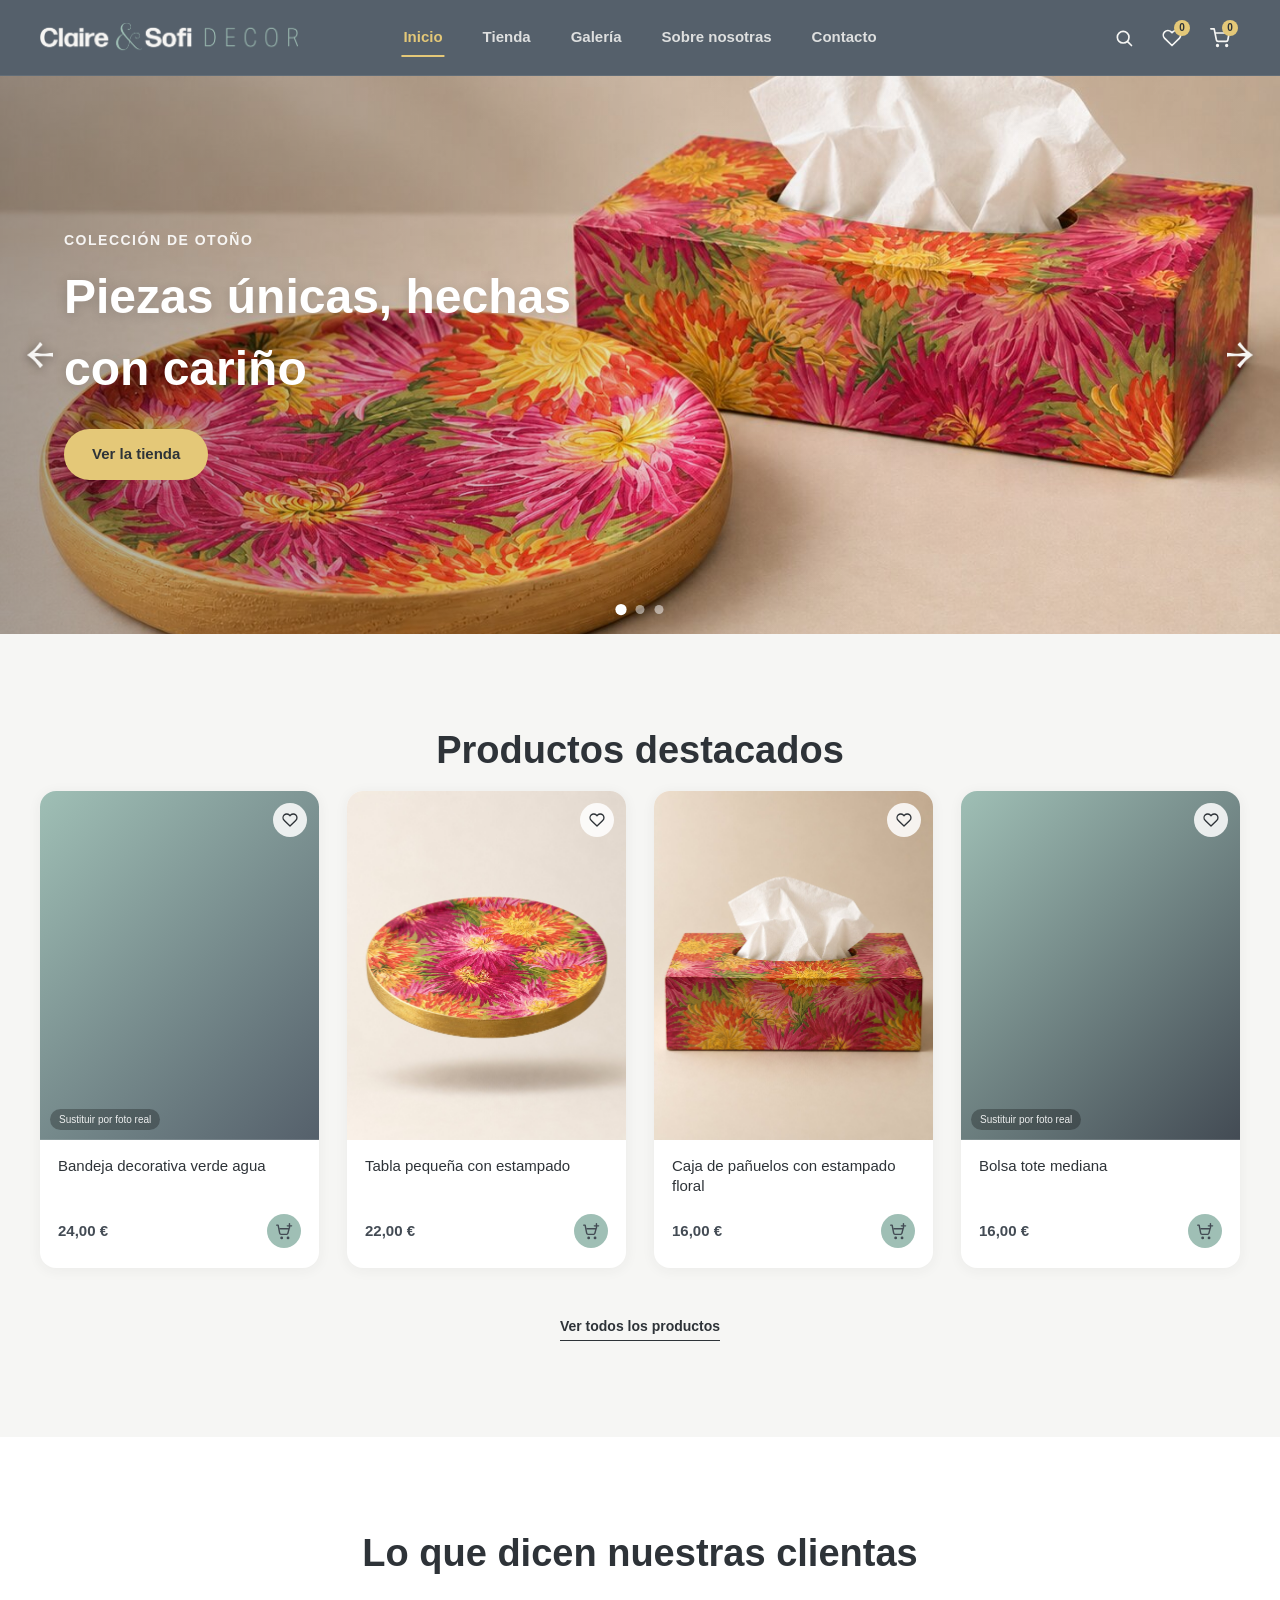
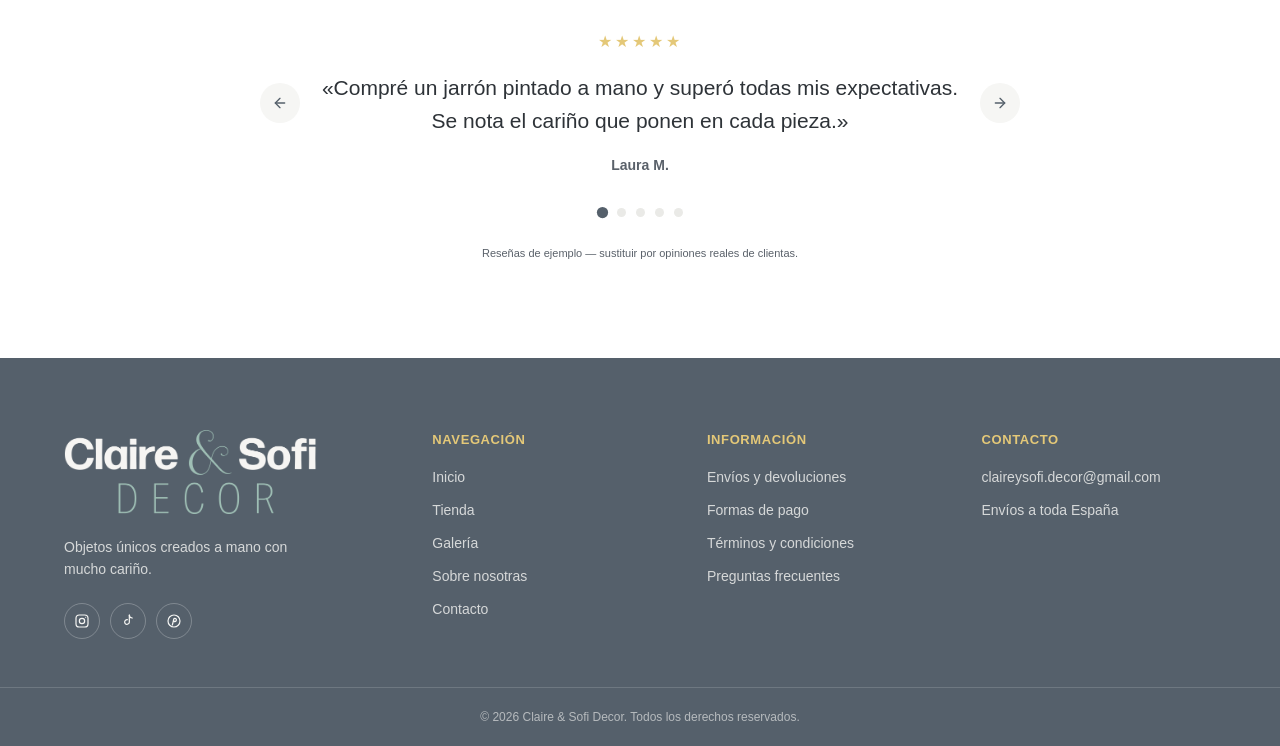
==== commit dfac897d: "all-changes3" ====
--- a/index.html
+++ b/index.html
@@ -148,7 +148,7 @@
 
         <div class="featured__grid">
 
-          <article class="product-card" data-id="jarron-ceramica" data-name="Jarrón de cerámica pintado a mano" data-price="18,00 €" data-image="linear-gradient(135deg, #9FBFB5, #55606B)">
+          <article class="product-card" data-id="bandeja-decorativa" data-name="Bandeja decorativa verde agua" data-price="24,00 €" data-image="linear-gradient(135deg, #9FBFB5, #55606B)">
             <div class="product-card__image" style="background-image: linear-gradient(135deg, #9FBFB5, #55606B);">
               <button class="product-card__fav" aria-label="Añadir a favoritos">
                 <svg viewBox="0 0 24 24" fill="none" stroke="currentColor" stroke-width="2" stroke-linecap="round" stroke-linejoin="round"><path d="M20.8 4.6a5.5 5.5 0 0 0-7.8 0L12 5.6l-1-1a5.5 5.5 0 0 0-7.8 7.8l1 1L12 21l7.8-7.6 1-1a5.5 5.5 0 0 0 0-7.8z"></path></svg>
@@ -156,9 +156,9 @@
               <span class="product-card__tag">Sustituir por foto real</span>
             </div>
             <div class="product-card__body">
-              <h3 class="product-card__name">Jarrón de cerámica pintado a mano</h3>
+              <h3 class="product-card__name">Bandeja decorativa verde agua</h3>
               <div class="product-card__footer">
-                <p class="product-card__price">18,00&nbsp;€</p>
+                <p class="product-card__price">24,00&nbsp;€</p>
                 <button class="product-card__add-cart" type="button" aria-label="Añadir al carrito">
                   <svg viewBox="0 0 24 24" fill="none" stroke="currentColor" stroke-width="2" stroke-linecap="round" stroke-linejoin="round"><circle cx="8" cy="21" r="1"></circle><circle cx="17" cy="21" r="1"></circle><path d="M1 3h2l2.2 11.4a2 2 0 0 0 2 1.6h7.6a2 2 0 0 0 2-1.6L18.5 8H6"></path><line x1="19" y1="1" x2="19" y2="7"></line><line x1="16" y1="4" x2="22" y2="4"></line></svg>
                 </button>
@@ -166,17 +166,54 @@
             </div>
           </article>
 
-          <article class="product-card" data-id="cuadro-bordado" data-name="Cuadro bordado a mano" data-price="22,50 €" data-image="linear-gradient(135deg, #E4C878, #55606B)">
-            <div class="product-card__image" style="background-image: linear-gradient(135deg, #E4C878, #55606B);">
+
+          <article class="product-card" data-id="tabla-estampado" data-name="Tabla pequeña con estampado" data-price="22,00 €" data-image="url('assets/img/productos/tabla-estampado-1.jpg')">
+            <div class="product-card__image" style="background-image: url('assets/img/productos/tabla-estampado-1.jpg');">
+              <button class="product-card__fav" aria-label="Añadir a favoritos">
+                <svg viewBox="0 0 24 24" fill="none" stroke="currentColor" stroke-width="2" stroke-linecap="round" stroke-linejoin="round"><path d="M20.8 4.6a5.5 5.5 0 0 0-7.8 0L12 5.6l-1-1a5.5 5.5 0 0 0-7.8 7.8l1 1L12 21l7.8-7.6 1-1a5.5 5.5 0 0 0 0-7.8z"></path></svg>
+              </button>
+            </div>
+            <div class="product-card__body">
+              <h3 class="product-card__name">Tabla pequeña con estampado</h3>
+              <div class="product-card__footer">
+                <p class="product-card__price">22,00&nbsp;€</p>
+                <button class="product-card__add-cart" type="button" aria-label="Añadir al carrito">
+                  <svg viewBox="0 0 24 24" fill="none" stroke="currentColor" stroke-width="2" stroke-linecap="round" stroke-linejoin="round"><circle cx="8" cy="21" r="1"></circle><circle cx="17" cy="21" r="1"></circle><path d="M1 3h2l2.2 11.4a2 2 0 0 0 2 1.6h7.6a2 2 0 0 0 2-1.6L18.5 8H6"></path><line x1="19" y1="1" x2="19" y2="7"></line><line x1="16" y1="4" x2="22" y2="4"></line></svg>
+                </button>
+              </div>
+            </div>
+          </article>
+
+
+          <article class="product-card" data-id="caja-panuelos-estampado" data-name="Caja de pañuelos con estampado floral" data-price="16,00 €" data-image="url('assets/img/productos/caja-panuelos-estampado-1.jpg')">
+            <div class="product-card__image" style="background-image: url('assets/img/productos/caja-panuelos-estampado-1.jpg');">
+              <button class="product-card__fav" aria-label="Añadir a favoritos">
+                <svg viewBox="0 0 24 24" fill="none" stroke="currentColor" stroke-width="2" stroke-linecap="round" stroke-linejoin="round"><path d="M20.8 4.6a5.5 5.5 0 0 0-7.8 0L12 5.6l-1-1a5.5 5.5 0 0 0-7.8 7.8l1 1L12 21l7.8-7.6 1-1a5.5 5.5 0 0 0 0-7.8z"></path></svg>
+              </button>
+            </div>
+            <div class="product-card__body">
+              <h3 class="product-card__name">Caja de pañuelos con estampado floral</h3>
+              <div class="product-card__footer">
+                <p class="product-card__price">16,00&nbsp;€</p>
+                <button class="product-card__add-cart" type="button" aria-label="Añadir al carrito">
+                  <svg viewBox="0 0 24 24" fill="none" stroke="currentColor" stroke-width="2" stroke-linecap="round" stroke-linejoin="round"><circle cx="8" cy="21" r="1"></circle><circle cx="17" cy="21" r="1"></circle><path d="M1 3h2l2.2 11.4a2 2 0 0 0 2 1.6h7.6a2 2 0 0 0 2-1.6L18.5 8H6"></path><line x1="19" y1="1" x2="19" y2="7"></line><line x1="16" y1="4" x2="22" y2="4"></line></svg>
+                </button>
+              </div>
+            </div>
+          </article>
+
+
+          <article class="product-card" data-id="bolsa-tote" data-name="Bolsa tote mediana" data-price="16,00 €" data-image="linear-gradient(135deg, #9FBFB5, #434B54)">
+            <div class="product-card__image" style="background-image: linear-gradient(135deg, #9FBFB5, #434B54);">
               <button class="product-card__fav" aria-label="Añadir a favoritos">
                 <svg viewBox="0 0 24 24" fill="none" stroke="currentColor" stroke-width="2" stroke-linecap="round" stroke-linejoin="round"><path d="M20.8 4.6a5.5 5.5 0 0 0-7.8 0L12 5.6l-1-1a5.5 5.5 0 0 0-7.8 7.8l1 1L12 21l7.8-7.6 1-1a5.5 5.5 0 0 0 0-7.8z"></path></svg>
               </button>
               <span class="product-card__tag">Sustituir por foto real</span>
             </div>
             <div class="product-card__body">
-              <h3 class="product-card__name">Cuadro bordado a mano</h3>
+              <h3 class="product-card__name">Bolsa tote mediana</h3>
               <div class="product-card__footer">
-                <p class="product-card__price">22,50&nbsp;€</p>
+                <p class="product-card__price">16,00&nbsp;€</p>
                 <button class="product-card__add-cart" type="button" aria-label="Añadir al carrito">
                   <svg viewBox="0 0 24 24" fill="none" stroke="currentColor" stroke-width="2" stroke-linecap="round" stroke-linejoin="round"><circle cx="8" cy="21" r="1"></circle><circle cx="17" cy="21" r="1"></circle><path d="M1 3h2l2.2 11.4a2 2 0 0 0 2 1.6h7.6a2 2 0 0 0 2-1.6L18.5 8H6"></path><line x1="19" y1="1" x2="19" y2="7"></line><line x1="16" y1="4" x2="22" y2="4"></line></svg>
                 </button>
@@ -184,42 +221,7 @@
             </div>
           </article>
 
-          <article class="product-card" data-id="vela-decorativa" data-name="Vela decorativa artesanal" data-price="9,50 €" data-image="linear-gradient(135deg, #434B54, #9FBFB5)">
-            <div class="product-card__image" style="background-image: linear-gradient(135deg, #434B54, #9FBFB5);">
-              <button class="product-card__fav" aria-label="Añadir a favoritos">
-                <svg viewBox="0 0 24 24" fill="none" stroke="currentColor" stroke-width="2" stroke-linecap="round" stroke-linejoin="round"><path d="M20.8 4.6a5.5 5.5 0 0 0-7.8 0L12 5.6l-1-1a5.5 5.5 0 0 0-7.8 7.8l1 1L12 21l7.8-7.6 1-1a5.5 5.5 0 0 0 0-7.8z"></path></svg>
-              </button>
-              <span class="product-card__tag">Sustituir por foto real</span>
-            </div>
-            <div class="product-card__body">
-              <h3 class="product-card__name">Vela decorativa artesanal</h3>
-              <div class="product-card__footer">
-                <p class="product-card__price">9,50&nbsp;€</p>
-                <button class="product-card__add-cart" type="button" aria-label="Añadir al carrito">
-                  <svg viewBox="0 0 24 24" fill="none" stroke="currentColor" stroke-width="2" stroke-linecap="round" stroke-linejoin="round"><circle cx="8" cy="21" r="1"></circle><circle cx="17" cy="21" r="1"></circle><path d="M1 3h2l2.2 11.4a2 2 0 0 0 2 1.6h7.6a2 2 0 0 0 2-1.6L18.5 8H6"></path><line x1="19" y1="1" x2="19" y2="7"></line><line x1="16" y1="4" x2="22" y2="4"></line></svg>
-                </button>
-              </div>
-            </div>
-          </article>
-
-          <article class="product-card" data-id="cesta-macrame" data-name="Cesta de macramé" data-price="15,00 €" data-image="linear-gradient(135deg, #5F8A80, #E4C878)">
-            <div class="product-card__image" style="background-image: linear-gradient(135deg, #5F8A80, #E4C878);">
-              <button class="product-card__fav" aria-label="Añadir a favoritos">
-                <svg viewBox="0 0 24 24" fill="none" stroke="currentColor" stroke-width="2" stroke-linecap="round" stroke-linejoin="round"><path d="M20.8 4.6a5.5 5.5 0 0 0-7.8 0L12 5.6l-1-1a5.5 5.5 0 0 0-7.8 7.8l1 1L12 21l7.8-7.6 1-1a5.5 5.5 0 0 0 0-7.8z"></path></svg>
-              </button>
-              <span class="product-card__tag">Sustituir por foto real</span>
-            </div>
-            <div class="product-card__body">
-              <h3 class="product-card__name">Cesta de macramé</h3>
-              <div class="product-card__footer">
-                <p class="product-card__price">15,00&nbsp;€</p>
-                <button class="product-card__add-cart" type="button" aria-label="Añadir al carrito">
-                  <svg viewBox="0 0 24 24" fill="none" stroke="currentColor" stroke-width="2" stroke-linecap="round" stroke-linejoin="round"><circle cx="8" cy="21" r="1"></circle><circle cx="17" cy="21" r="1"></circle><path d="M1 3h2l2.2 11.4a2 2 0 0 0 2 1.6h7.6a2 2 0 0 0 2-1.6L18.5 8H6"></path><line x1="19" y1="1" x2="19" y2="7"></line><line x1="16" y1="4" x2="22" y2="4"></line></svg>
-                </button>
-              </div>
-            </div>
-          </article>
-
+        
         </div>
 
         <a href="tienda.html" class="featured__more">Ver todos los productos</a>
@@ -267,8 +269,18 @@
           </div>
 
           <!-- Flechas -->
-          <button class="testimonials__arrow testimonials__arrow--prev" id="testimonialPrev" aria-label="Reseña anterior">‹</button>
-          <button class="testimonials__arrow testimonials__arrow--next" id="testimonialNext" aria-label="Reseña siguiente">›</button>
+          <button class="testimonials__arrow testimonials__arrow--prev" id="testimonialPrev" aria-label="Reseña anterior">
+            <svg class="testimonials__arrow-icon" viewBox="0 0 24 24" fill="none" stroke="currentColor" stroke-width="2" stroke-linecap="round" stroke-linejoin="round" aria-hidden="true" focusable="false">
+              <line x1="19" y1="12" x2="5" y2="12"></line>
+              <polyline points="12 19 5 12 12 5"></polyline>
+            </svg>
+          </button>
+          <button class="testimonials__arrow testimonials__arrow--next" id="testimonialNext" aria-label="Reseña siguiente">
+            <svg class="testimonials__arrow-icon" viewBox="0 0 24 24" fill="none" stroke="currentColor" stroke-width="2" stroke-linecap="round" stroke-linejoin="round" aria-hidden="true" focusable="false">
+              <line x1="5" y1="12" x2="19" y2="12"></line>
+              <polyline points="12 5 19 12 12 19"></polyline>
+            </svg>
+          </button>
         </div>
 
         <!-- Puntos -->
--- a/css/style.css
+++ b/css/style.css
@@ -93,6 +93,25 @@
 }
 
 /* =========================================================
+   TRANSICIÓN ENTRE PÁGINAS
+   Al hacer clic en un enlace a otra página del sitio, el navegador
+   funde suavemente la página vieja con la nueva en vez de saltar de
+   golpe. Es una API nativa del navegador (View Transitions, para
+   navegación entre documentos): no hace falta JavaScript ni tocar
+   cada enlace, y en los navegadores que aún no la soporten no pasa
+   nada raro, simplemente navegan como siempre, sin transición.
+   ========================================================= */
+@view-transition {
+  navigation: auto;
+}
+
+::view-transition-old(root),
+::view-transition-new(root) {
+  animation-duration: 0.32s;
+  animation-timing-function: ease;
+}
+
+/* =========================================================
    NAV BAR
    ========================================================= */
 
@@ -771,9 +790,7 @@
   height: 40px;
   border-radius: 50%;
   background-color: var(--color-bg);
-  color: var(--color-text);
-  font-size: 24px;
-  line-height: 1;
+  color: var(--color-primary); /* gris pizarra, como pidió Juan */
   display: flex;
   align-items: center;
   justify-content: center;
@@ -783,6 +800,15 @@
 .testimonials__arrow:hover {
   background-color: var(--color-primary);
   color: #fff;
+}
+
+.testimonials__arrow-icon {
+  width: 16px;
+  height: 16px;
+  display: block;
+  /* El SVG usa stroke="currentColor" en el propio markup, así que
+     hereda automáticamente el color del botón (gris pizarra normal,
+     blanco al pasar el ratón) sin ninguna imagen externa de por medio. */
 }
 
 .testimonials__arrow--prev { left: 0; }
@@ -2836,6 +2862,68 @@
   display: none;
 }
 
+/* Pastilla "+" al final del selector de color en personalizables: pide un
+   color/estampado a medida que no esté en la lista (ver
+   .product-detail__custom-color justo abajo, la caja de texto que abre). */
+.product-detail__color--custom {
+  display: flex;
+  align-items: center;
+  justify-content: center;
+  background-color: var(--color-bg);
+  border: 2px dashed var(--color-border);
+  box-shadow: none;
+  color: var(--color-text-soft);
+  font-size: 16px;
+  line-height: 1;
+}
+
+.product-detail__color--custom:hover {
+  border-color: var(--color-primary);
+  color: var(--color-primary-dark);
+}
+
+.product-detail__color--custom.is-active {
+  border-style: solid;
+  border-color: var(--color-primary-dark);
+  background-color: var(--color-primary-dark);
+  color: #fff;
+}
+
+.product-detail__custom-color {
+  margin-top: 14px;
+  display: flex;
+  flex-direction: column;
+  gap: 8px;
+}
+
+.product-detail__custom-color.is-hidden {
+  display: none;
+}
+
+.product-detail__custom-color-label {
+  font-size: 13px;
+  font-weight: 600;
+  color: var(--color-text);
+}
+
+.product-detail__custom-color-input {
+  padding: 12px 14px;
+  border-radius: 12px;
+  border: 1px solid var(--color-border);
+  background-color: var(--color-bg);
+  font-family: inherit;
+  font-size: 14px;
+  color: var(--color-text);
+  resize: vertical;
+  min-height: 70px;
+  transition: border-color 0.2s ease;
+}
+
+.product-detail__custom-color-input:focus {
+  outline: none;
+  border-color: var(--color-primary);
+}
+
 /* Selector de variante (tamaño o color/estampado) en la ficha de producto:
    mismo espaciado que el selector de color, pero con "píldoras" de texto en
    vez de muestras redondas, ya que aquí cada opción es un producto real
